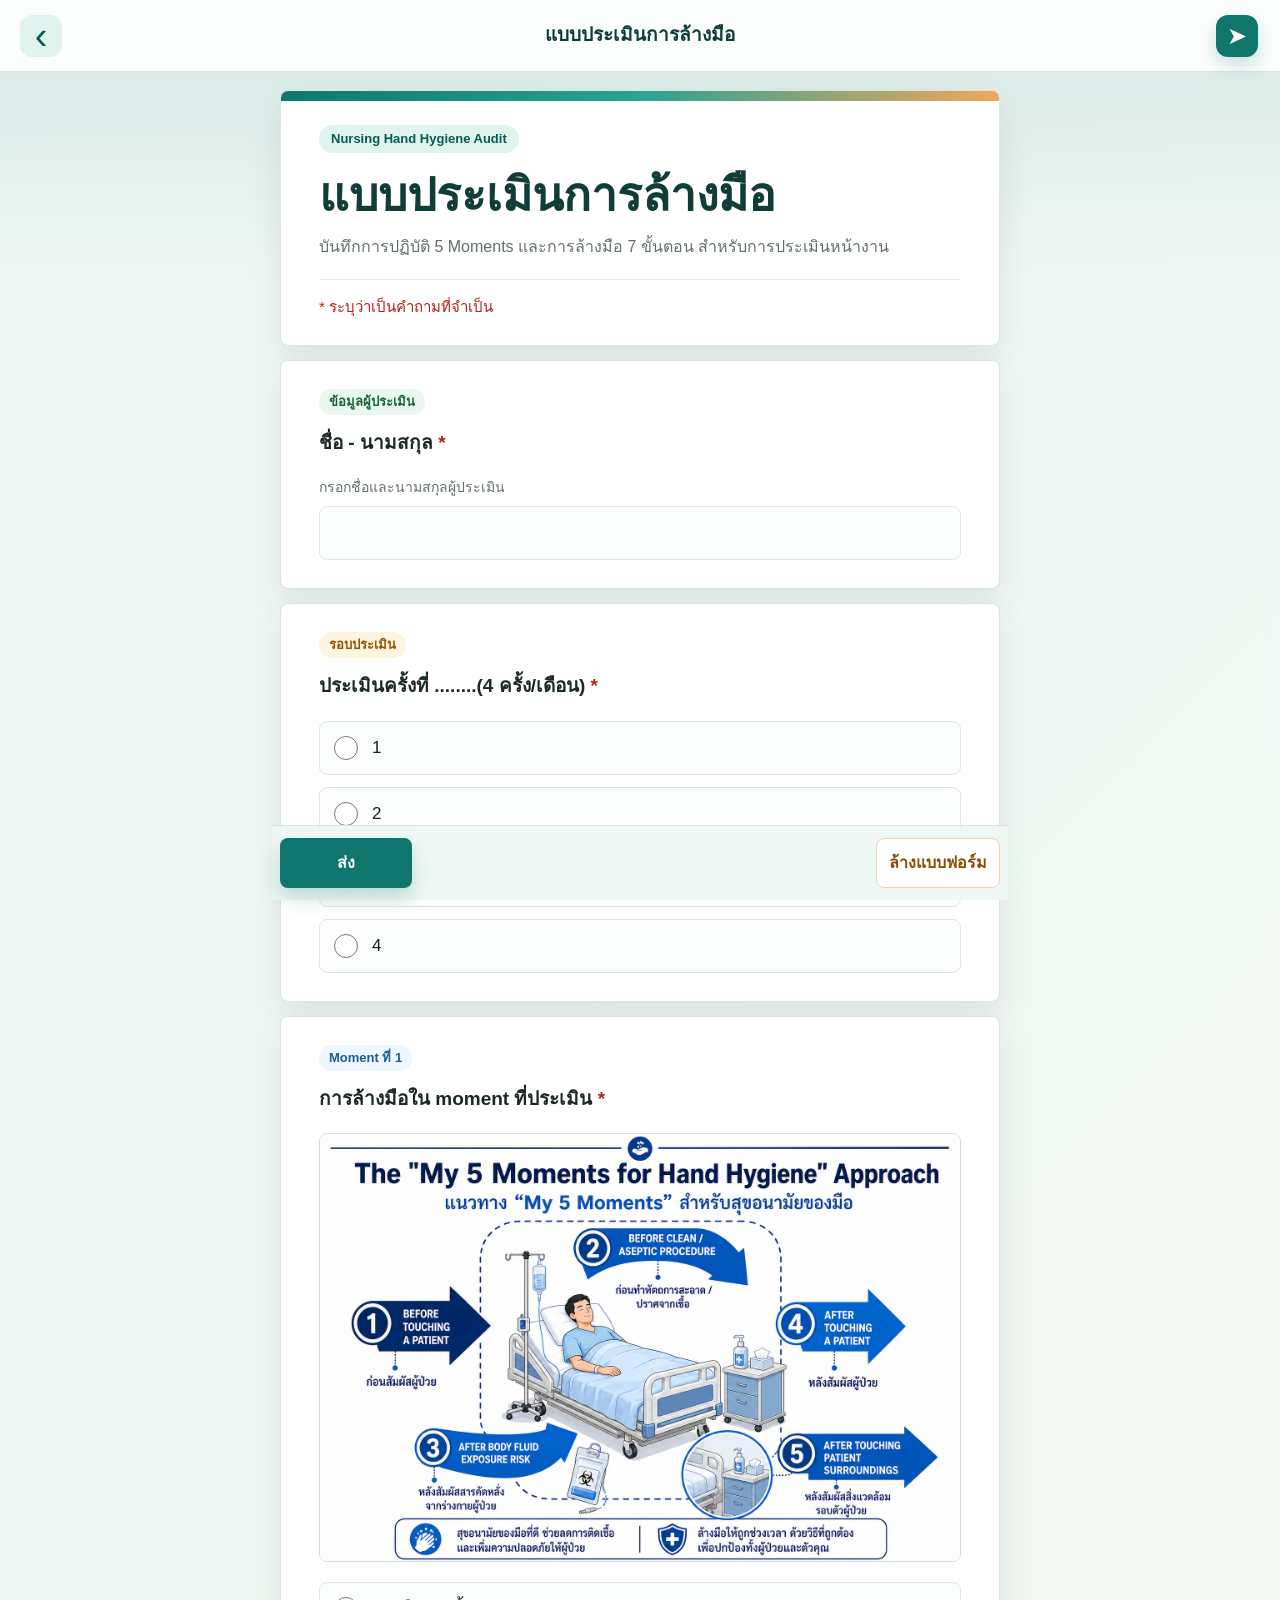
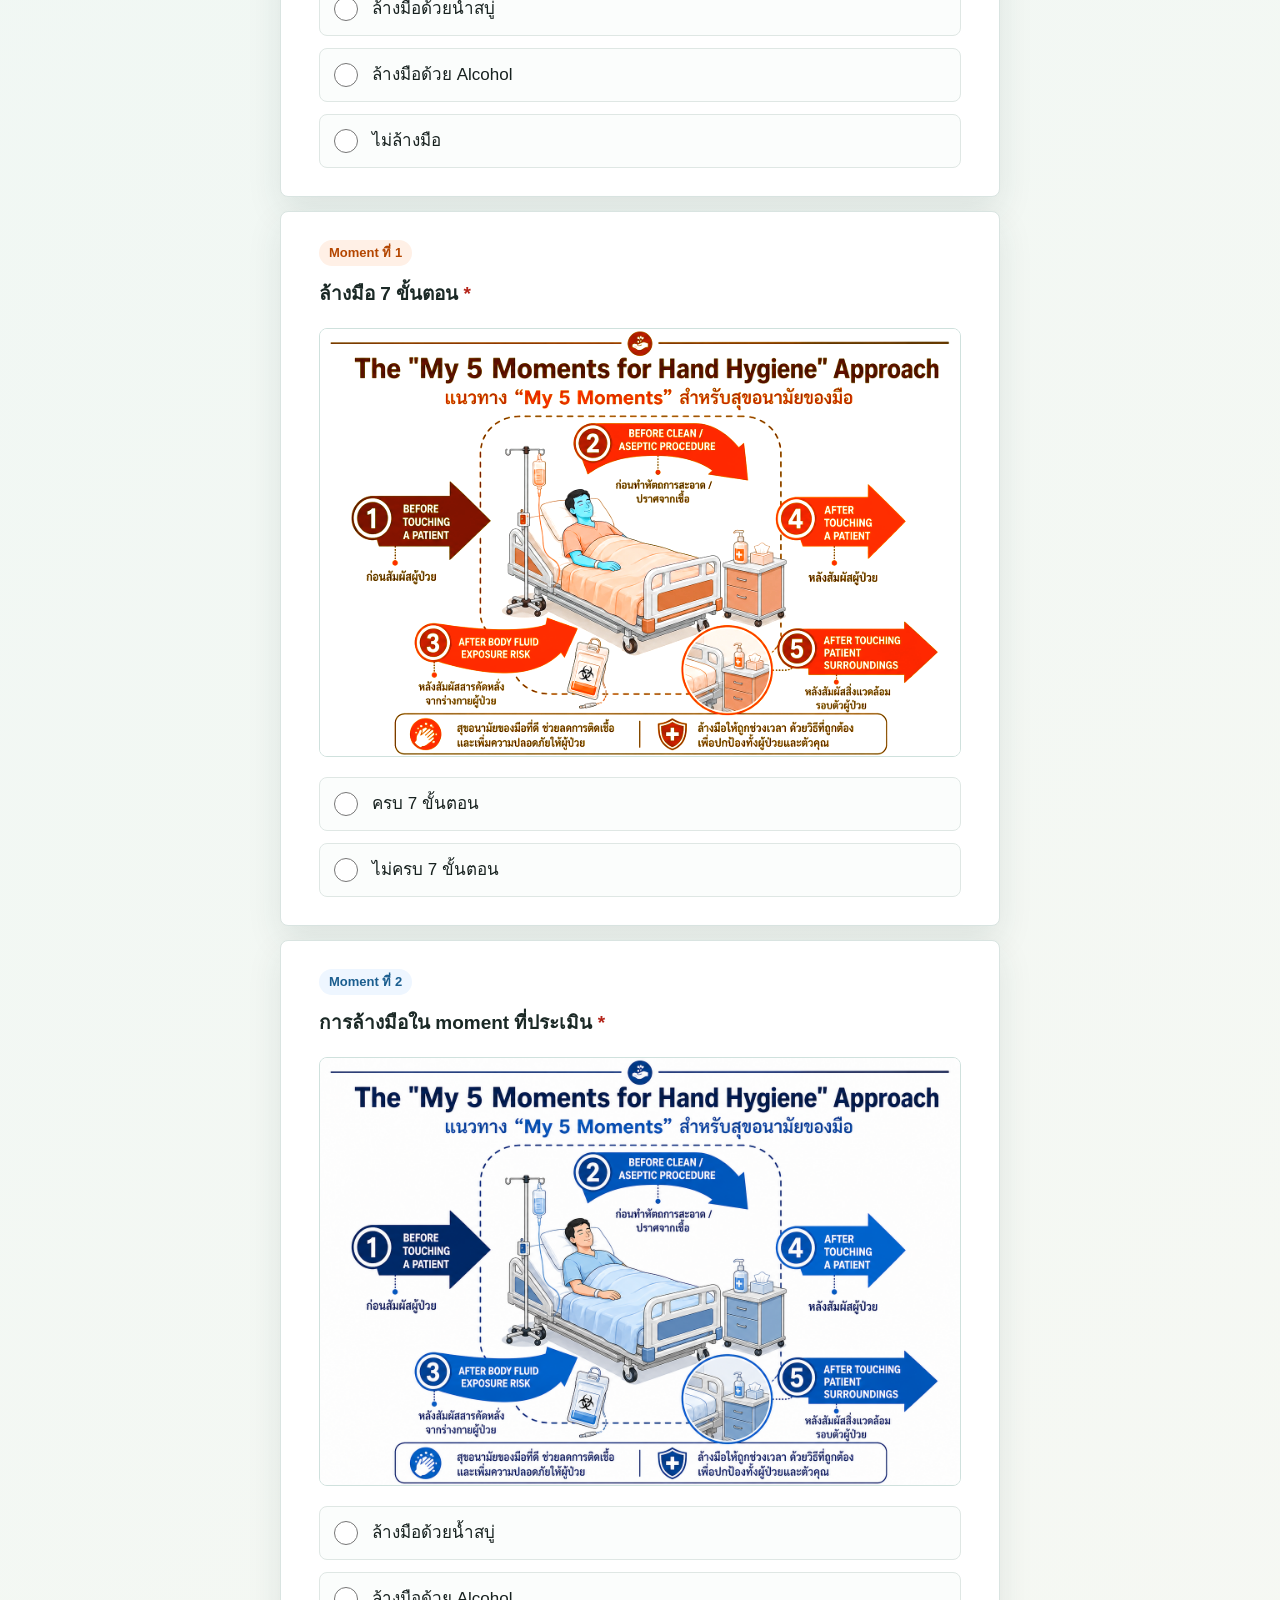
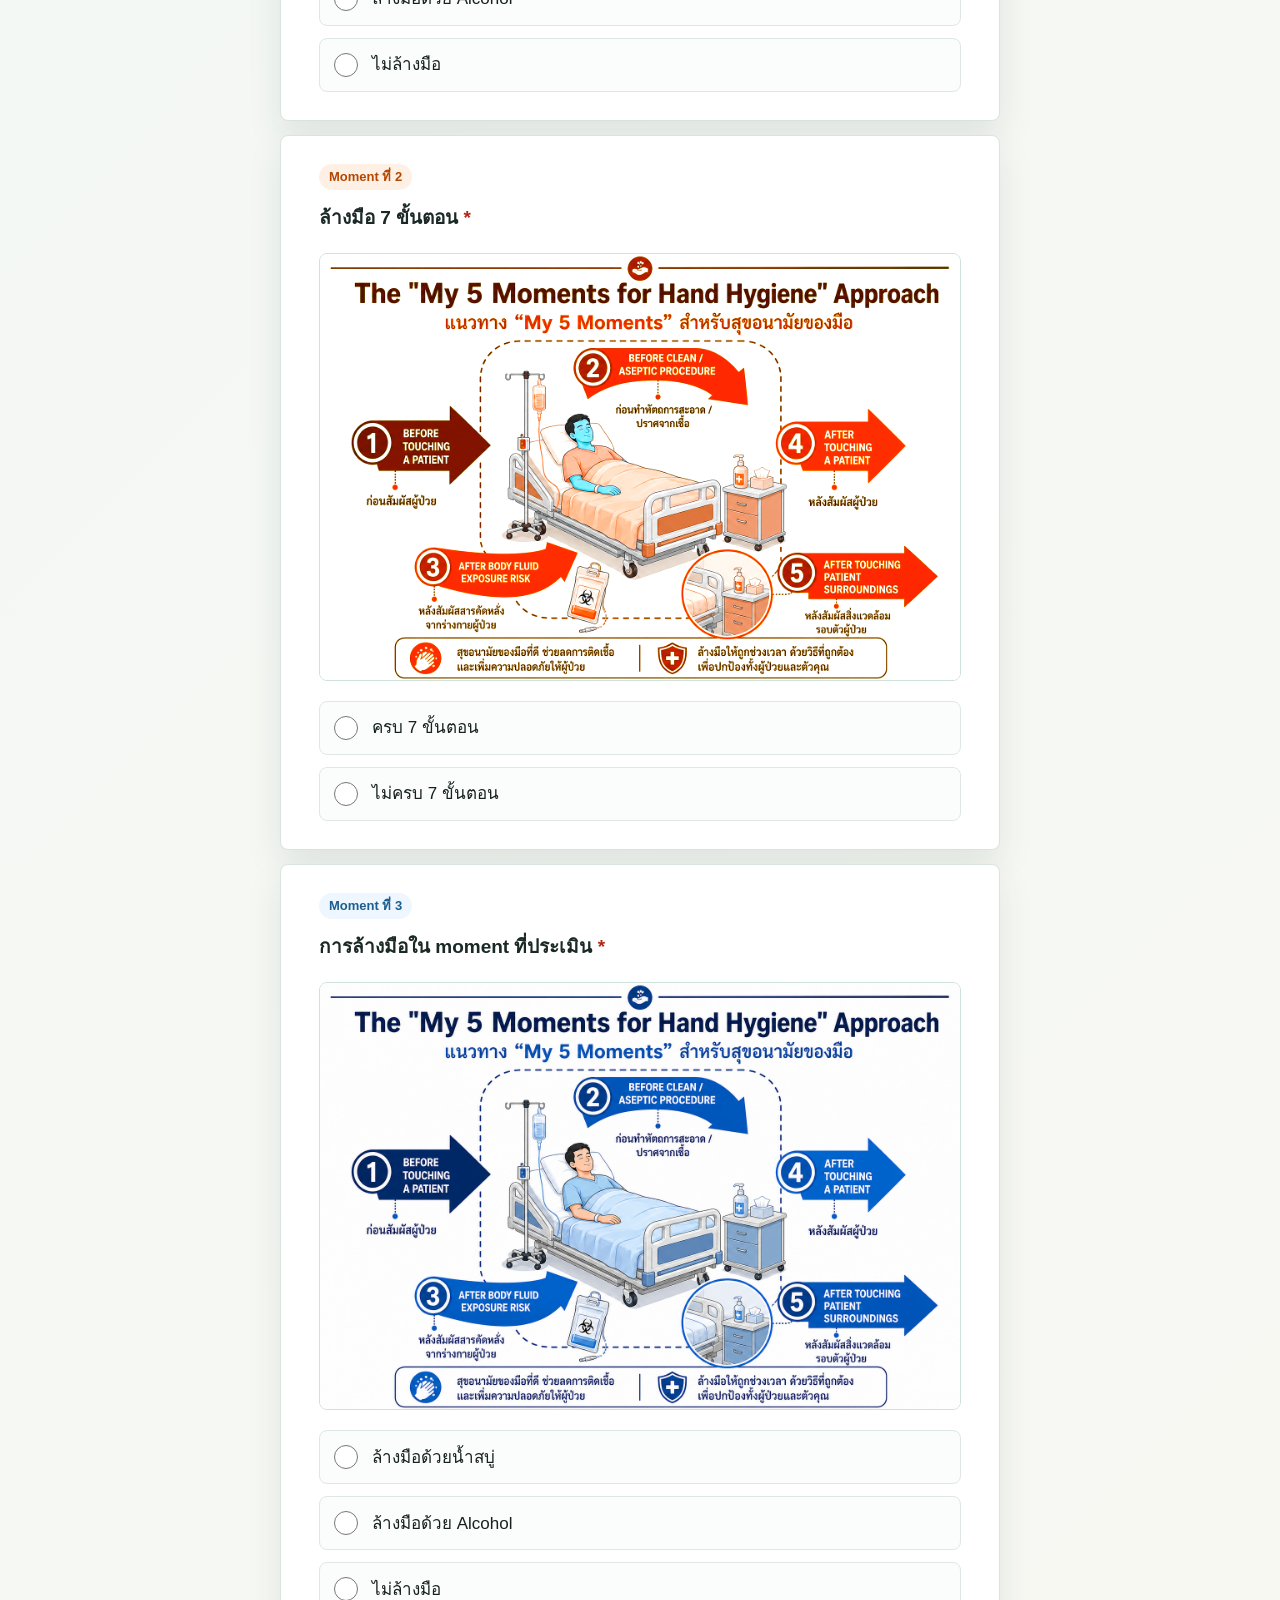
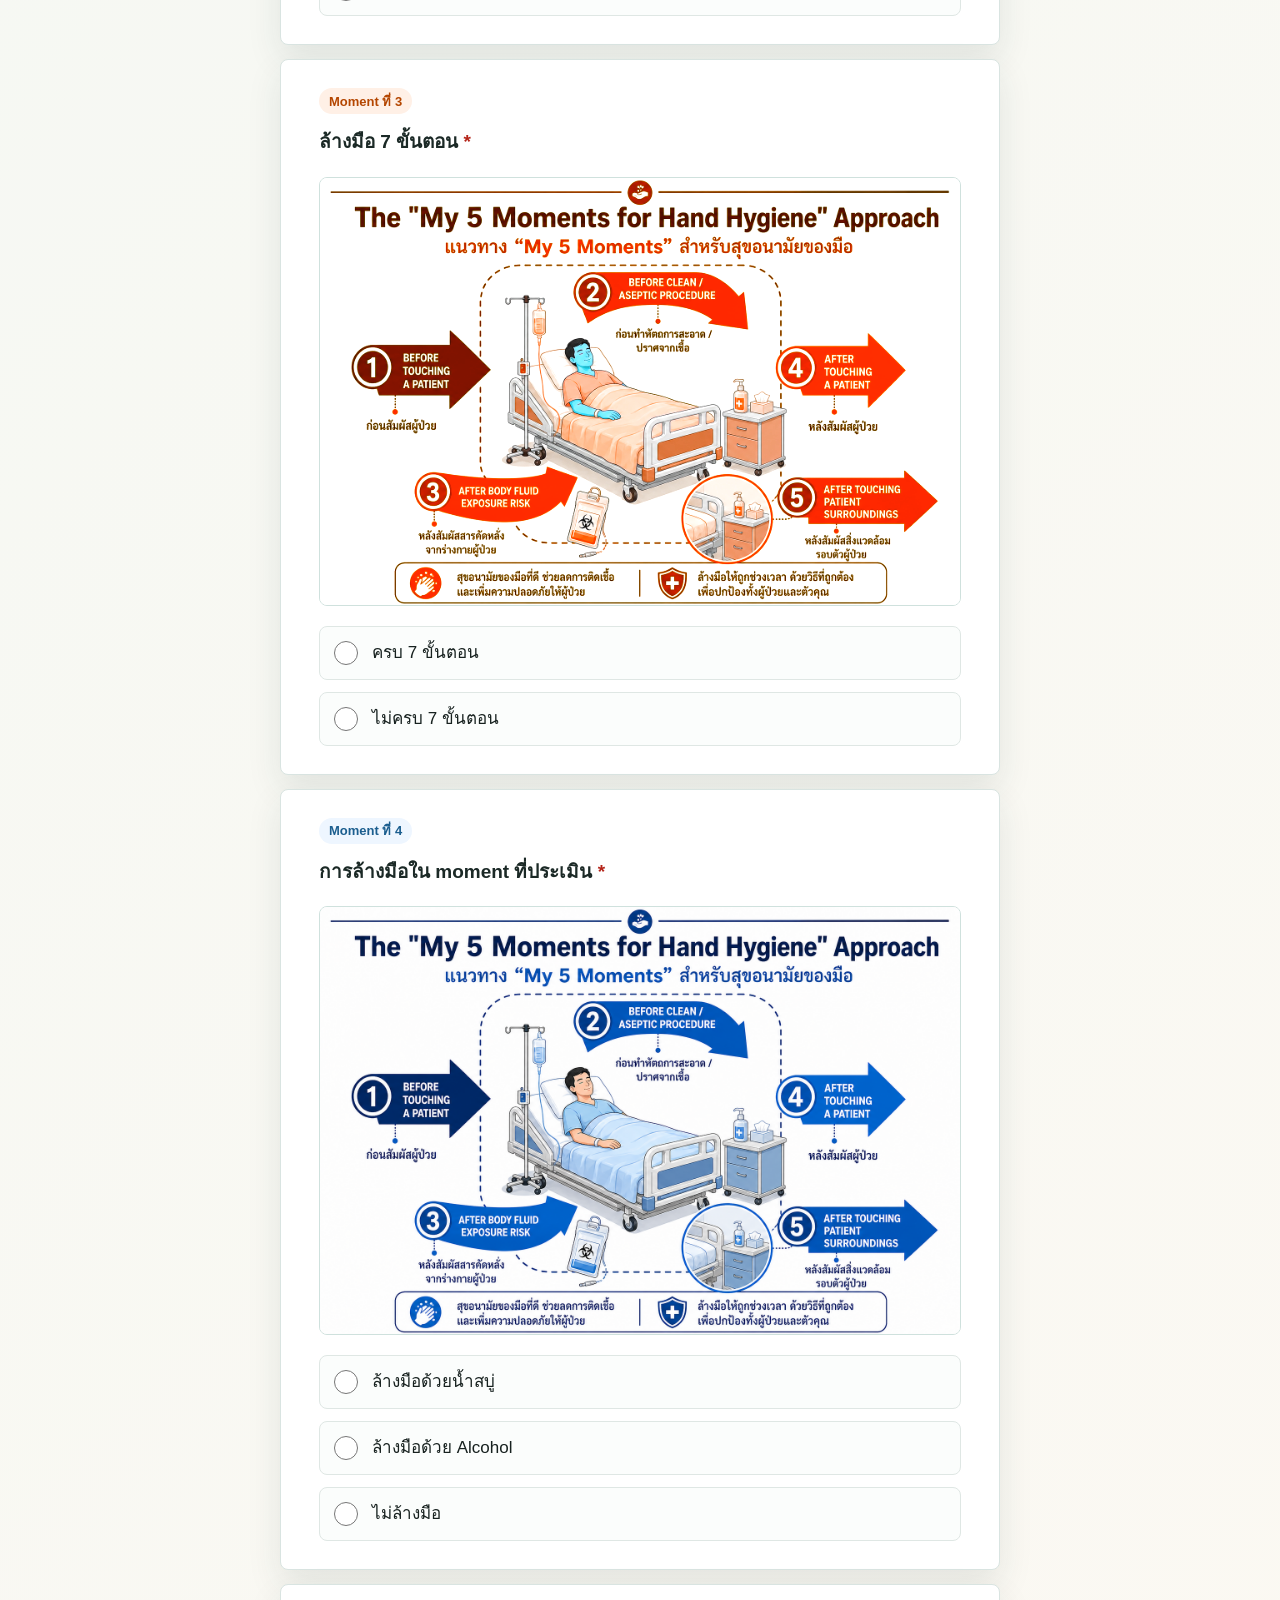
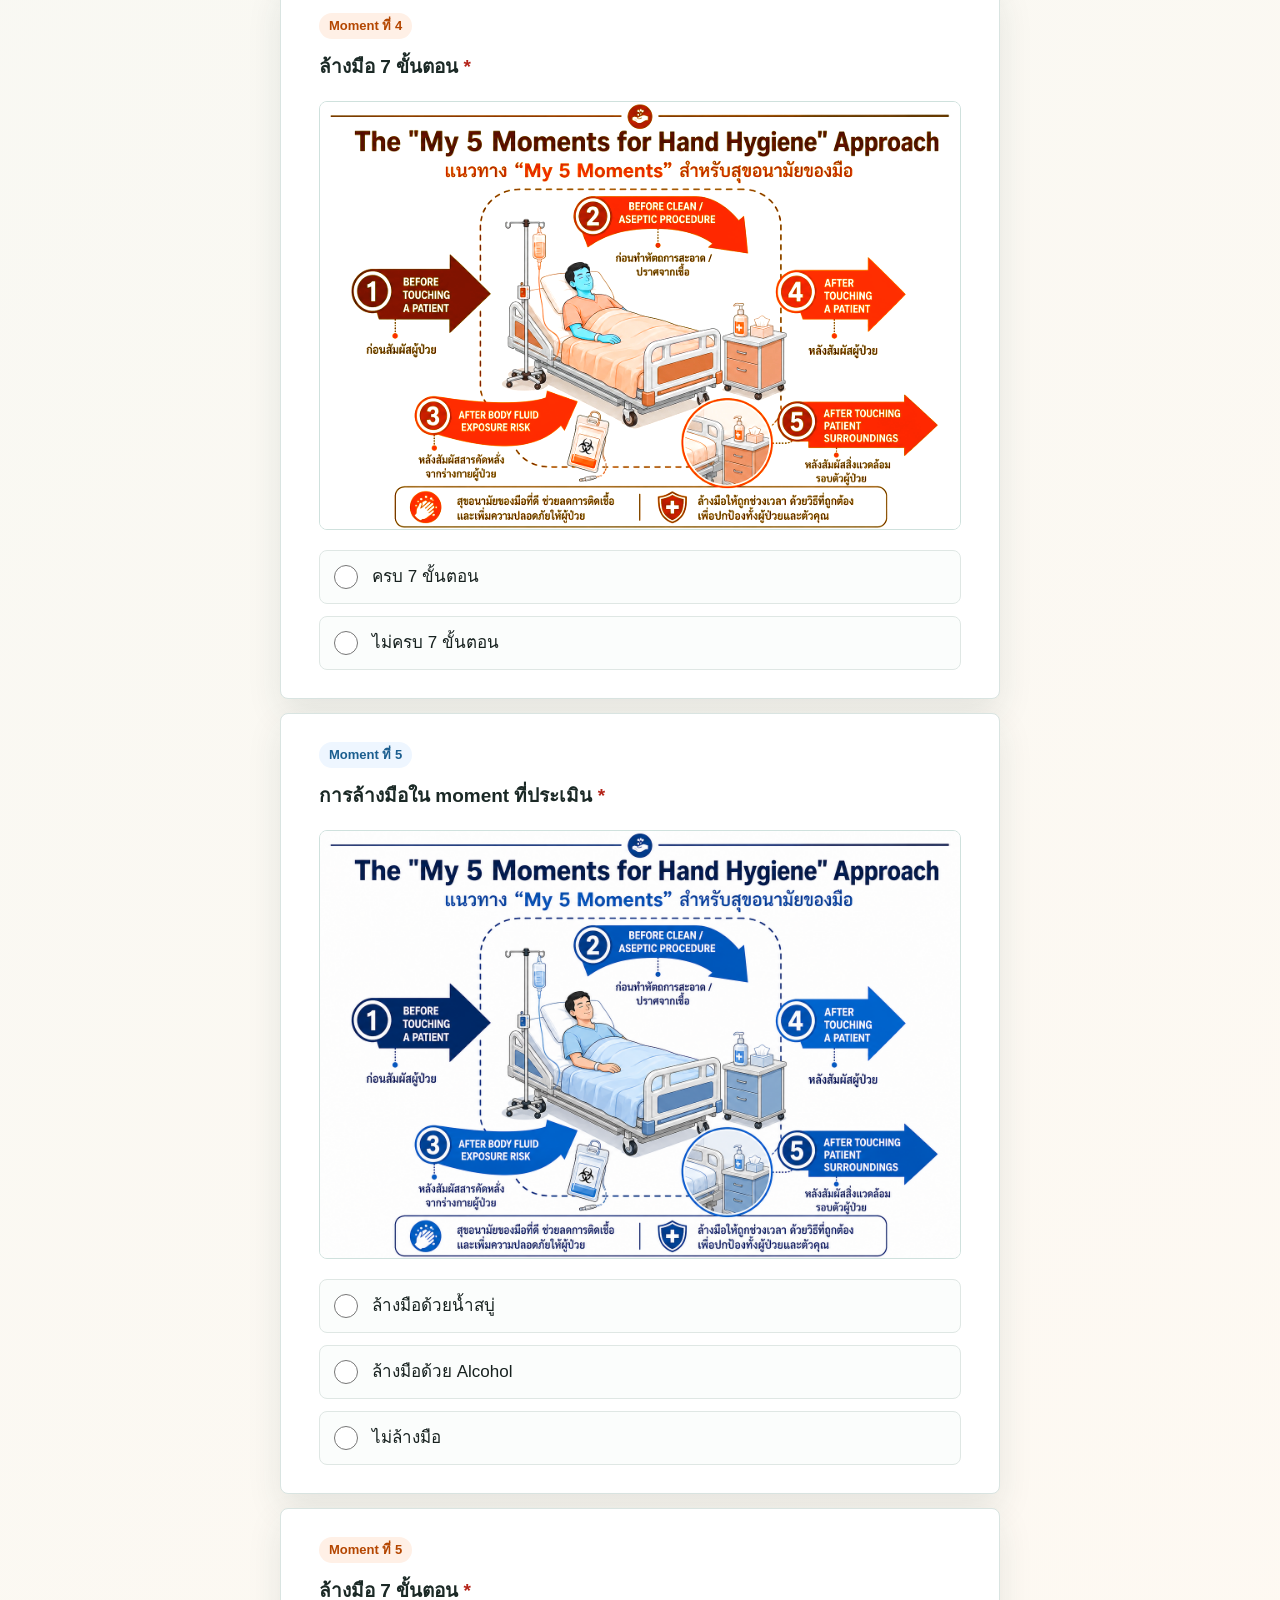
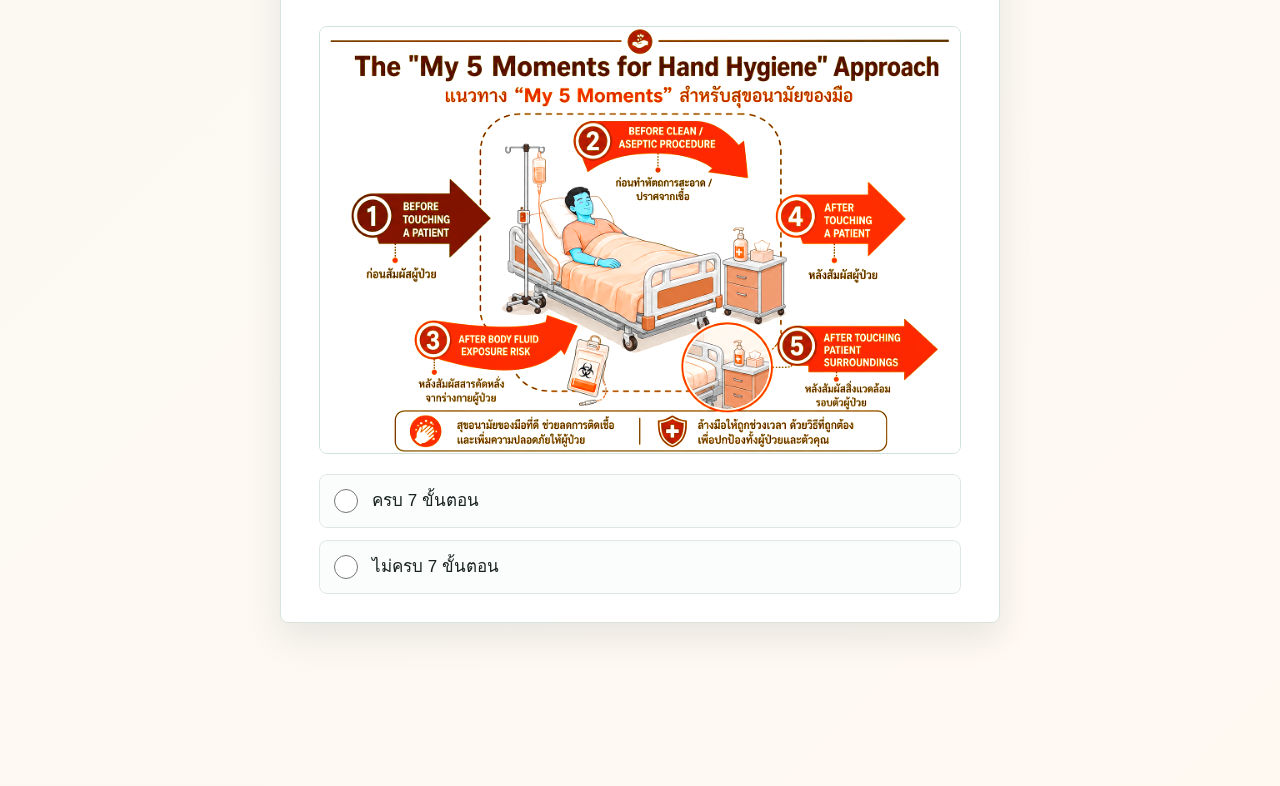
==== form.html @ eda7ce38 "Make staff links the landing page" ====
<!doctype html>
<html lang="th">
  <head>
    <meta charset="UTF-8" />
    <meta name="viewport" content="width=device-width, initial-scale=1.0" />
    <title>แบบประเมินการล้างมือ</title>
    <link rel="stylesheet" href="styles.css" />
  </head>
  <body>
    <main class="form-page">
      <header class="top-bar">
        <button class="icon-button" type="button" aria-label="ย้อนกลับ">
          <span aria-hidden="true">‹</span>
        </button>
        <h1>แบบประเมินการล้างมือ</h1>
        <button class="send-button" type="submit" form="handForm" aria-label="ส่ง">
          <span aria-hidden="true">➤</span>
        </button>
      </header>

      <form class="form-shell" id="handForm" novalidate>
        <section class="form-title">
          <div class="accent"></div>
          <p class="eyebrow">Nursing Hand Hygiene Audit</p>
          <h2>แบบประเมินการล้างมือ</h2>
          <p class="form-subtitle">บันทึกการปฏิบัติ 5 Moments และการล้างมือ 7 ขั้นตอน สำหรับการประเมินหน้างาน</p>
          <p class="required-note">* ระบุว่าเป็นคำถามที่จำเป็น</p>
        </section>

        <section class="question-card name-card" data-required-text="fullName">
          <h3>ชื่อ - นามสกุล <span>*</span></h3>
          <label class="text-field">
            <span>กรอกชื่อและนามสกุลผู้ประเมิน</span>
            <input id="fullName" name="fullName" type="text" autocomplete="name" required />
          </label>
          <p class="autofill-note" id="autofillNote">รับชื่อจากลิงก์แล้ว</p>
          <p class="error-text">กรุณากรอกชื่อ - นามสกุล</p>
        </section>

        <section class="question-card round-card" data-required-group="round">
          <h3>ประเมินครั้งที่ ........(4 ครั้ง/เดือน) <span>*</span></h3>
          <div class="choice-list">
            <label><input type="radio" name="round" value="1" required /> 1</label>
            <label><input type="radio" name="round" value="2" /> 2</label>
            <label><input type="radio" name="round" value="3" /> 3</label>
            <label><input type="radio" name="round" value="4" /> 4</label>
          </div>
          <p class="error-text">กรุณาเลือกครั้งที่ประเมิน</p>
        </section>

        <div id="momentSections"></div>

        <div class="form-actions">
          <button class="submit-button" type="submit">ส่ง</button>
          <button class="reset-button" type="reset">ล้างแบบฟอร์ม</button>
        </div>

        <section class="result-card" id="resultCard" aria-live="polite"></section>
      </form>
    </main>

    <template id="momentTemplate">
      <section class="question-card moment-card">
        <h3></h3>
        <div class="mini-moment-image" aria-hidden="true">
          <img src="five-moments-hand-hygiene.png" alt="" />
        </div>
        <div class="choice-list"></div>
        <p class="error-text"></p>
      </section>
    </template>

    <template id="stepsTemplate">
      <section class="question-card steps-card">
        <h3></h3>
        <div class="steps-graphic" role="img" aria-label="ภาพประกอบ 7 ขั้นตอนล้างมือให้สะอาด">
          <img class="orange-moment-image" src="five-moments-hand-hygiene.png" alt="ภาพโทนส้มสำหรับล้างมือ 7 ขั้นตอน" />
        </div>
        <div class="choice-list"></div>
        <p class="error-text"></p>
      </section>
    </template>

    <script src="script.js"></script>
  </body>
</html>
---- styles.css ----
:root {
  --page: #eef7f4;
  --page-soft: #fff9f2;
  --card: #ffffff;
  --line: #d9e4e1;
  --text: #17211f;
  --muted: #62706c;
  --primary: #0f766e;
  --primary-dark: #0a5953;
  --primary-soft: #dff4ef;
  --accent: #f2a65a;
  --danger: #b42318;
  --danger-soft: #fff1ef;
  --shadow: 0 14px 34px rgba(28, 61, 55, 0.1);
}

* {
  box-sizing: border-box;
}

html {
  min-height: 100%;
  scroll-behavior: smooth;
}

body {
  margin: 0;
  min-height: 100%;
  background:
    linear-gradient(180deg, rgba(15, 118, 110, 0.12), transparent 280px),
    linear-gradient(135deg, var(--page), var(--page-soft));
  color: var(--text);
  font-family: Arial, "Noto Sans Thai", Tahoma, sans-serif;
  line-height: 1.5;
}

button,
input {
  font: inherit;
}

.form-page {
  min-height: 100vh;
  padding-bottom: 28px;
}

.top-bar {
  position: sticky;
  top: 0;
  z-index: 10;
  display: grid;
  grid-template-columns: 44px 1fr 44px;
  align-items: center;
  gap: 10px;
  min-height: 72px;
  padding: 12px 20px;
  border-bottom: 1px solid rgba(217, 228, 225, 0.9);
  background: rgba(255, 255, 255, 0.9);
  backdrop-filter: blur(14px);
}

.top-bar h1 {
  margin: 0;
  overflow: hidden;
  color: #0b3d39;
  font-size: 19px;
  font-weight: 700;
  text-align: center;
  text-overflow: ellipsis;
  white-space: nowrap;
}

.icon-button,
.send-button {
  display: grid;
  place-items: center;
  width: 42px;
  height: 42px;
  border: 0;
  border-radius: 12px;
  cursor: pointer;
}

.icon-button {
  background: var(--primary-soft);
  color: var(--primary-dark);
  font-size: 38px;
  line-height: 1;
}

.send-button {
  background: var(--primary);
  color: white;
  font-size: 24px;
  box-shadow: 0 8px 18px rgba(15, 118, 110, 0.22);
}

.form-shell {
  width: min(100% - 32px, 720px);
  margin: 18px auto 42px;
}

.form-title,
.question-card,
.info-card,
.result-card {
  overflow: hidden;
  margin-bottom: 14px;
  border: 1px solid var(--line);
  border-radius: 8px;
  background: var(--card);
  box-shadow: var(--shadow);
}

.form-title {
  position: relative;
  padding: 34px 38px 26px;
}

.accent {
  position: absolute;
  top: 0;
  left: 0;
  right: 0;
  height: 10px;
  background: linear-gradient(90deg, var(--primary), #29a394, var(--accent));
}

.eyebrow {
  display: inline-flex;
  align-items: center;
  min-height: 28px;
  margin: 0 0 14px;
  padding: 0 12px;
  border-radius: 999px;
  background: var(--primary-soft);
  color: var(--primary-dark);
  font-size: 13px;
  font-weight: 700;
}

.form-title h2 {
  margin: 0 0 12px;
  color: #113d39;
  font-size: clamp(31px, 6vw, 46px);
  line-height: 1.22;
  font-weight: 700;
}

.form-subtitle {
  margin: 0 0 20px;
  color: var(--muted);
  font-size: 16px;
}

.required-note {
  margin: 0;
  padding-top: 16px;
  border-top: 1px solid #e8eeec;
  color: var(--danger);
  font-size: 15px;
}

.question-card,
.info-card,
.result-card {
  position: relative;
  padding: 28px 38px;
}

.question-card::before {
  content: attr(data-kicker);
  display: inline-flex;
  align-items: center;
  min-height: 26px;
  margin-bottom: 14px;
  padding: 0 10px;
  border-radius: 999px;
  background: #eef6ff;
  color: #1b5e8f;
  font-size: 13px;
  font-weight: 700;
}

.round-card::before {
  content: "รอบประเมิน";
  background: #fff4df;
  color: #925300;
}

.name-card::before {
  content: "ข้อมูลผู้ประเมิน";
  background: #e9f7ef;
  color: #17643b;
}

.steps-card::before {
  background: #fff0e6;
  color: #b44600;
}

.question-card h3,
.info-card h3 {
  margin: 0 0 20px;
  color: #1b2926;
  font-size: 19px;
  font-weight: 700;
}

.question-card h3 span {
  color: var(--danger);
}

.choice-list {
  display: grid;
  gap: 12px;
}

.choice-list label {
  display: flex;
  align-items: center;
  gap: 14px;
  min-height: 54px;
  padding: 12px 14px;
  border: 1px solid #dfe7e4;
  border-radius: 8px;
  background: #fbfdfc;
  cursor: pointer;
  font-size: 17px;
  transition:
    border-color 160ms ease,
    background 160ms ease,
    box-shadow 160ms ease,
    transform 160ms ease;
}

.choice-list label:hover {
  border-color: #9fcfca;
  background: #f5fbfa;
}

.choice-list label:has(input:checked) {
  border-color: var(--primary);
  background: var(--primary-soft);
  box-shadow: 0 0 0 3px rgba(15, 118, 110, 0.14);
}

.choice-list input[type="radio"] {
  width: 24px;
  height: 24px;
  flex: 0 0 auto;
  margin: 0;
  accent-color: var(--primary);
}

.text-field {
  display: grid;
  gap: 8px;
  color: var(--muted);
  font-size: 14px;
}

.text-field input {
  width: 100%;
  min-height: 54px;
  padding: 0 14px;
  border: 1px solid #dfe7e4;
  border-radius: 8px;
  background: #fbfdfc;
  color: var(--text);
  font-size: 17px;
  outline: none;
  transition:
    border-color 160ms ease,
    box-shadow 160ms ease,
    background 160ms ease;
}

.text-field input:focus {
  border-color: var(--primary);
  background: #ffffff;
  box-shadow: 0 0 0 3px rgba(15, 118, 110, 0.14);
}

.text-field input[readonly] {
  border-color: #a7d8ce;
  background: #edf8f5;
  color: var(--primary-dark);
  font-weight: 700;
}

.autofill-note {
  display: none;
  margin: 10px 0 0;
  color: var(--primary-dark);
  font-size: 14px;
  font-weight: 700;
}

.autofill-note.show {
  display: block;
}

.error-text {
  display: none;
  margin: 16px 0 0;
  padding: 10px 12px;
  border-radius: 8px;
  background: var(--danger-soft);
  color: var(--danger);
  font-size: 14px;
}

.question-card.invalid {
  border-color: #f2a29b;
  box-shadow: 0 0 0 3px rgba(180, 35, 24, 0.1), var(--shadow);
}

.question-card.invalid .error-text {
  display: block;
}

.moment-graphic,
.mini-moment-image,
.steps-graphic {
  position: relative;
  overflow: hidden;
  border: 1px solid #cfe1dd;
  border-radius: 8px;
  background: #f8fbff;
}

.moment-graphic {
  margin-bottom: 4px;
  background: #ffffff;
}

.mini-moment-image {
  margin-bottom: 20px;
  background: #ffffff;
}

.steps-graphic {
  margin-bottom: 20px;
  background: #ffffff;
}

.steps-graphic img {
  display: block;
  width: 100%;
  height: auto;
}

.steps-graphic .orange-moment-image {
  filter: hue-rotate(165deg) saturate(1.7) brightness(1.05);
}

.moment-graphic img,
.mini-moment-image img {
  display: block;
  width: 100%;
  height: auto;
}

.form-actions {
  position: sticky;
  bottom: 0;
  z-index: 8;
  display: flex;
  align-items: center;
  justify-content: space-between;
  gap: 16px;
  margin: 18px -8px 20px;
  padding: 12px 8px;
  border-top: 1px solid rgba(217, 228, 225, 0.9);
  background: rgba(238, 247, 244, 0.88);
  backdrop-filter: blur(12px);
}

.submit-button,
.reset-button {
  min-height: 50px;
  border: 0;
  border-radius: 8px;
  cursor: pointer;
  font-weight: 700;
}

.submit-button {
  min-width: 132px;
  padding: 0 28px;
  background: var(--primary);
  color: white;
  box-shadow: 0 10px 20px rgba(15, 118, 110, 0.24);
}

.submit-button:hover,
.send-button:hover {
  background: var(--primary-dark);
}

.reset-button {
  padding: 0 12px;
  background: #ffffff;
  color: #8a4b00;
  border: 1px solid #f1cfaa;
}

.result-card {
  display: none;
  border-color: #91d2bf;
  background: #f2fbf6;
}

.result-card.show {
  display: block;
}

.result-card h3 {
  margin: 0 0 8px;
  color: var(--primary-dark);
  font-size: 20px;
}

.result-card p {
  margin: 6px 0;
}

@media (max-width: 640px) {
  .top-bar {
    min-height: 66px;
    padding: 10px 12px;
  }

  .top-bar h1 {
    font-size: 17px;
  }

  .form-shell {
    width: calc(100% - 22px);
    margin-top: 12px;
  }

  .form-title,
  .question-card,
  .info-card,
  .result-card {
    padding: 22px 20px;
  }

  .form-title h2 {
    font-size: 32px;
  }

  .form-subtitle {
    font-size: 15px;
  }

  .choice-list label {
    min-height: 56px;
    font-size: 16px;
  }

  .steps-graphic {
    margin-bottom: 18px;
  }
}
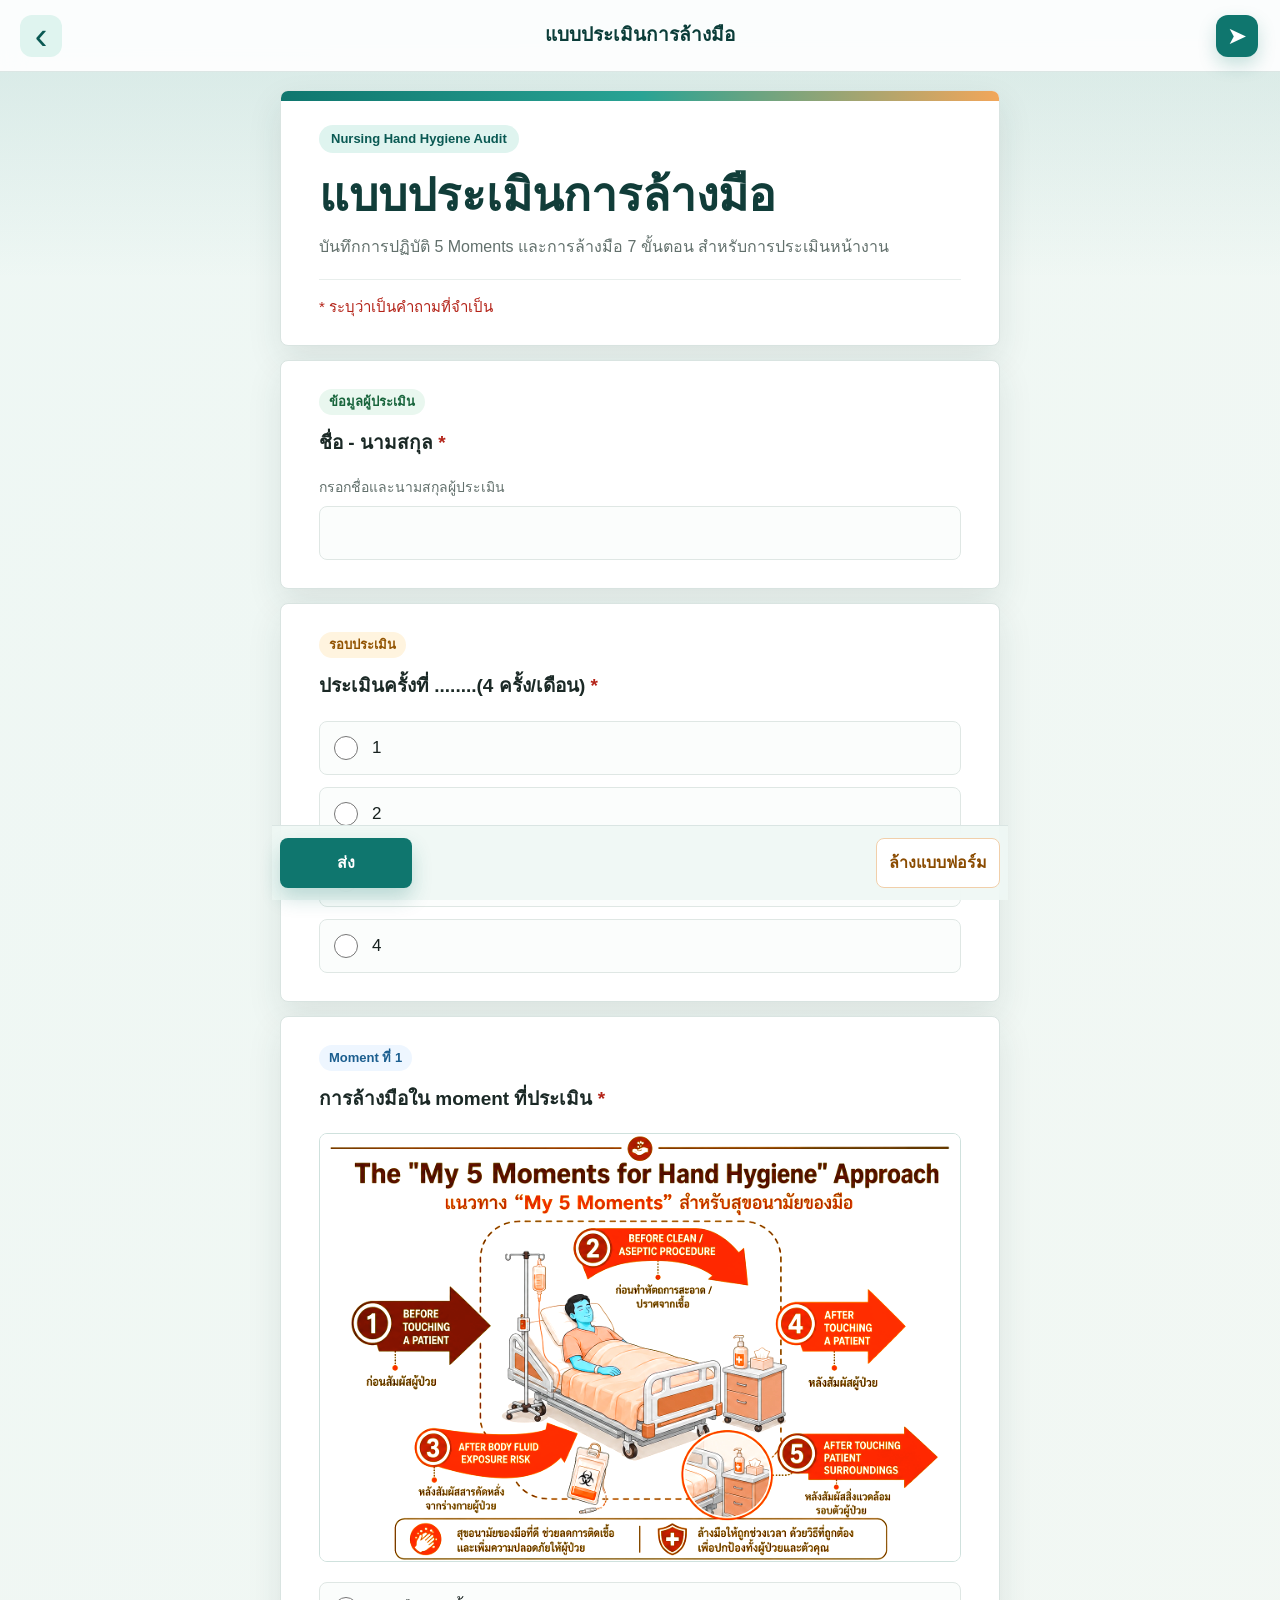
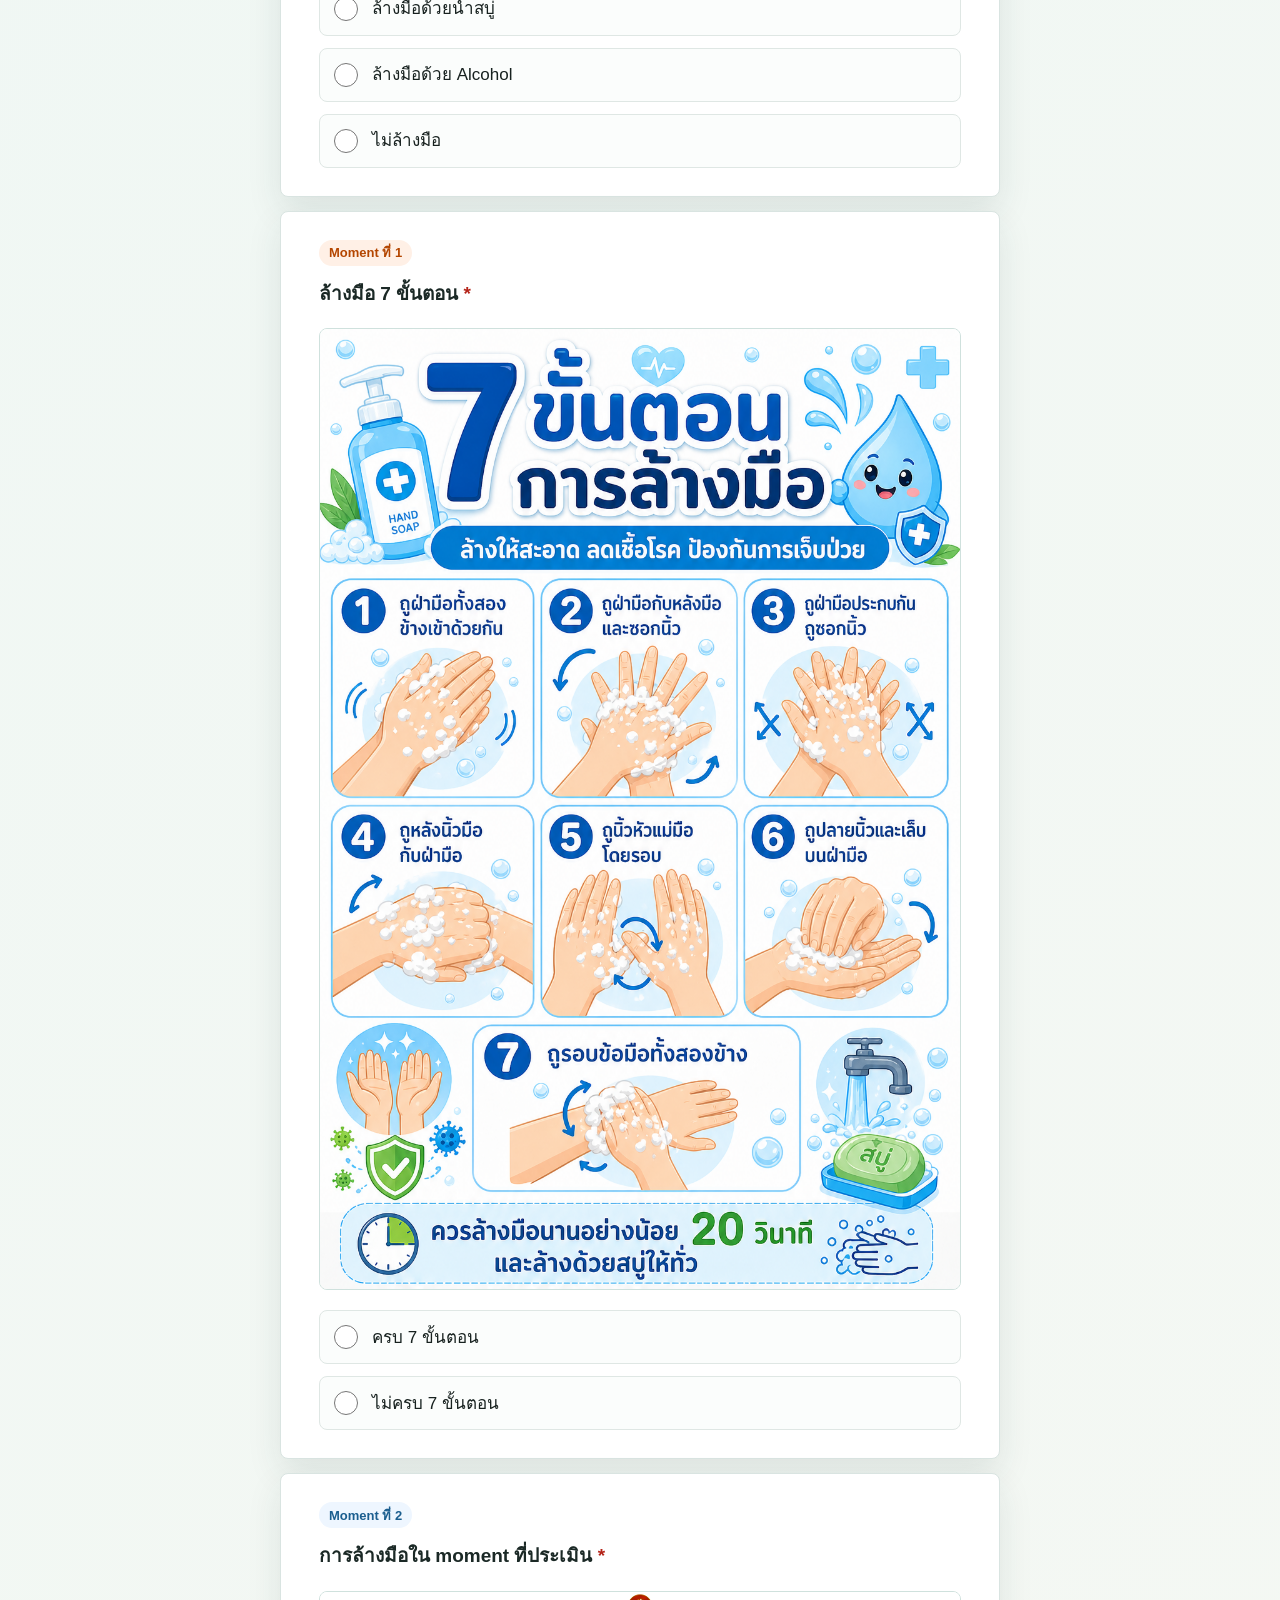
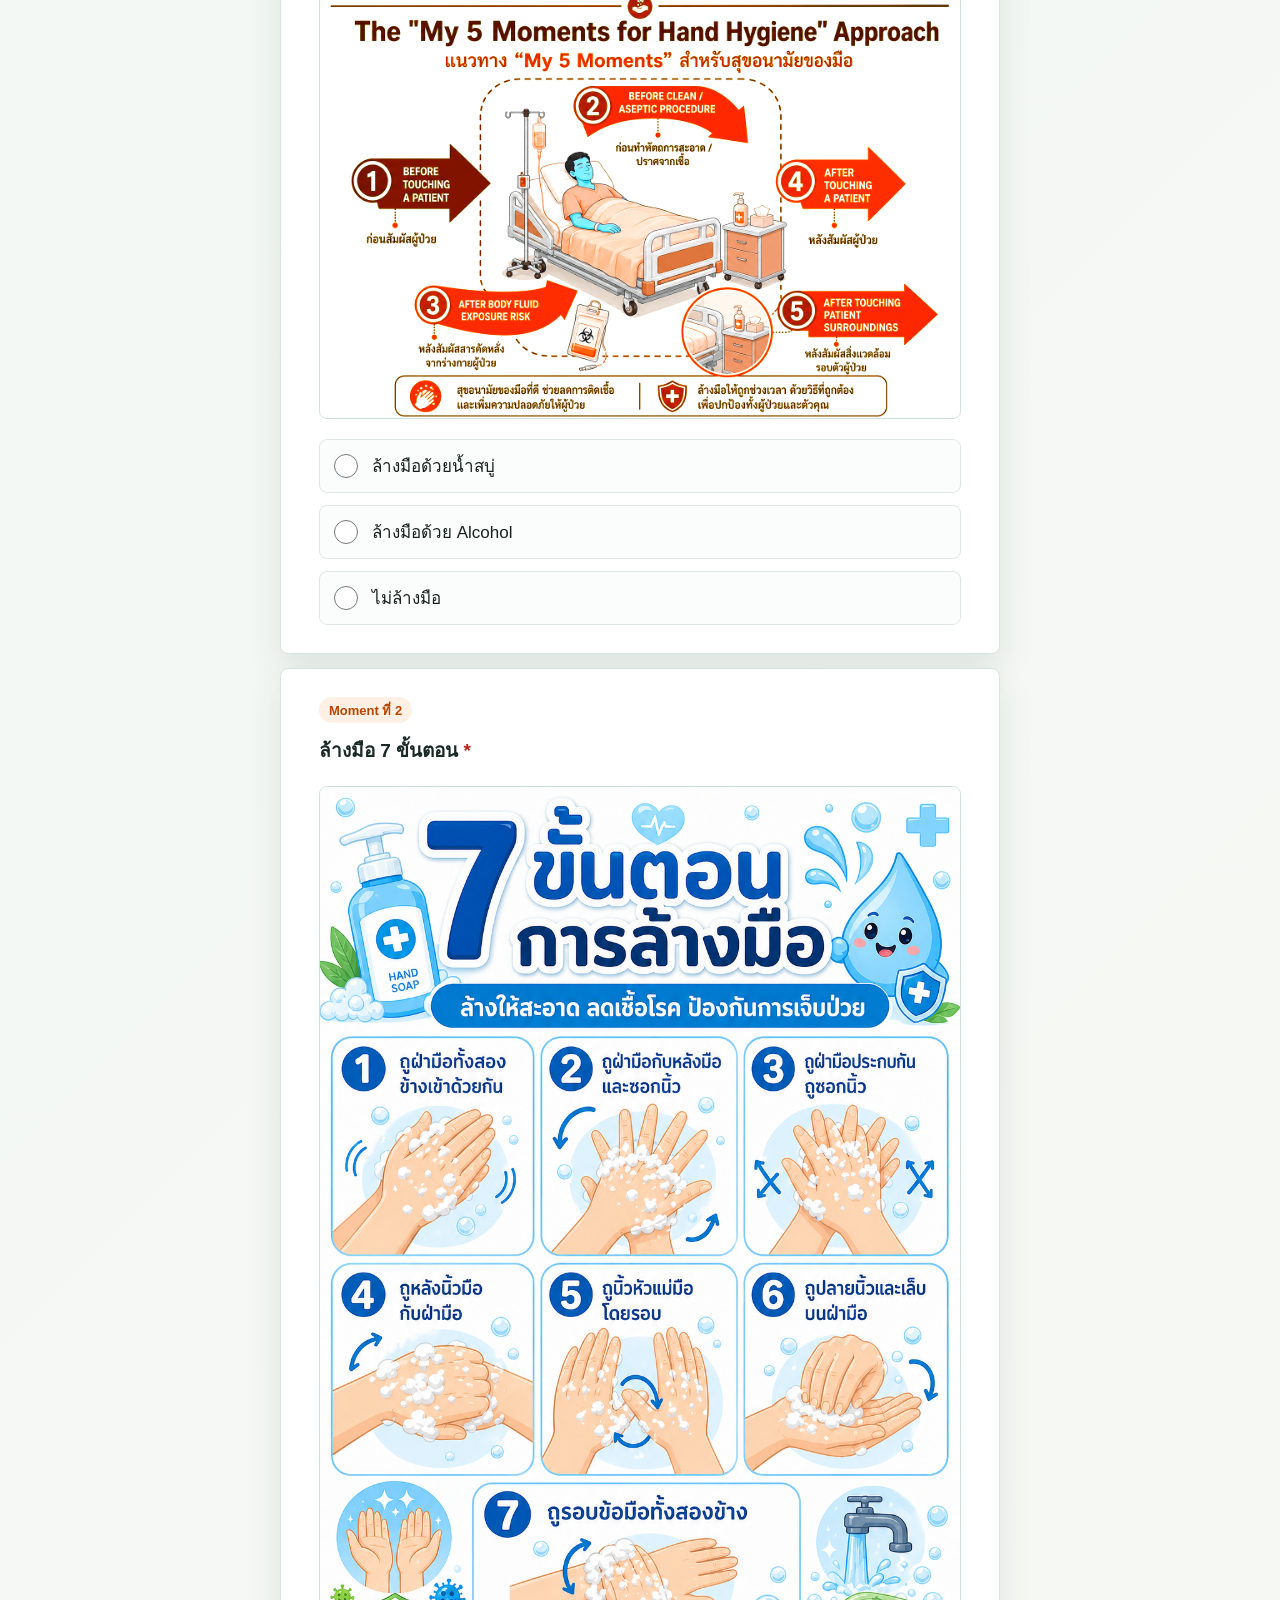
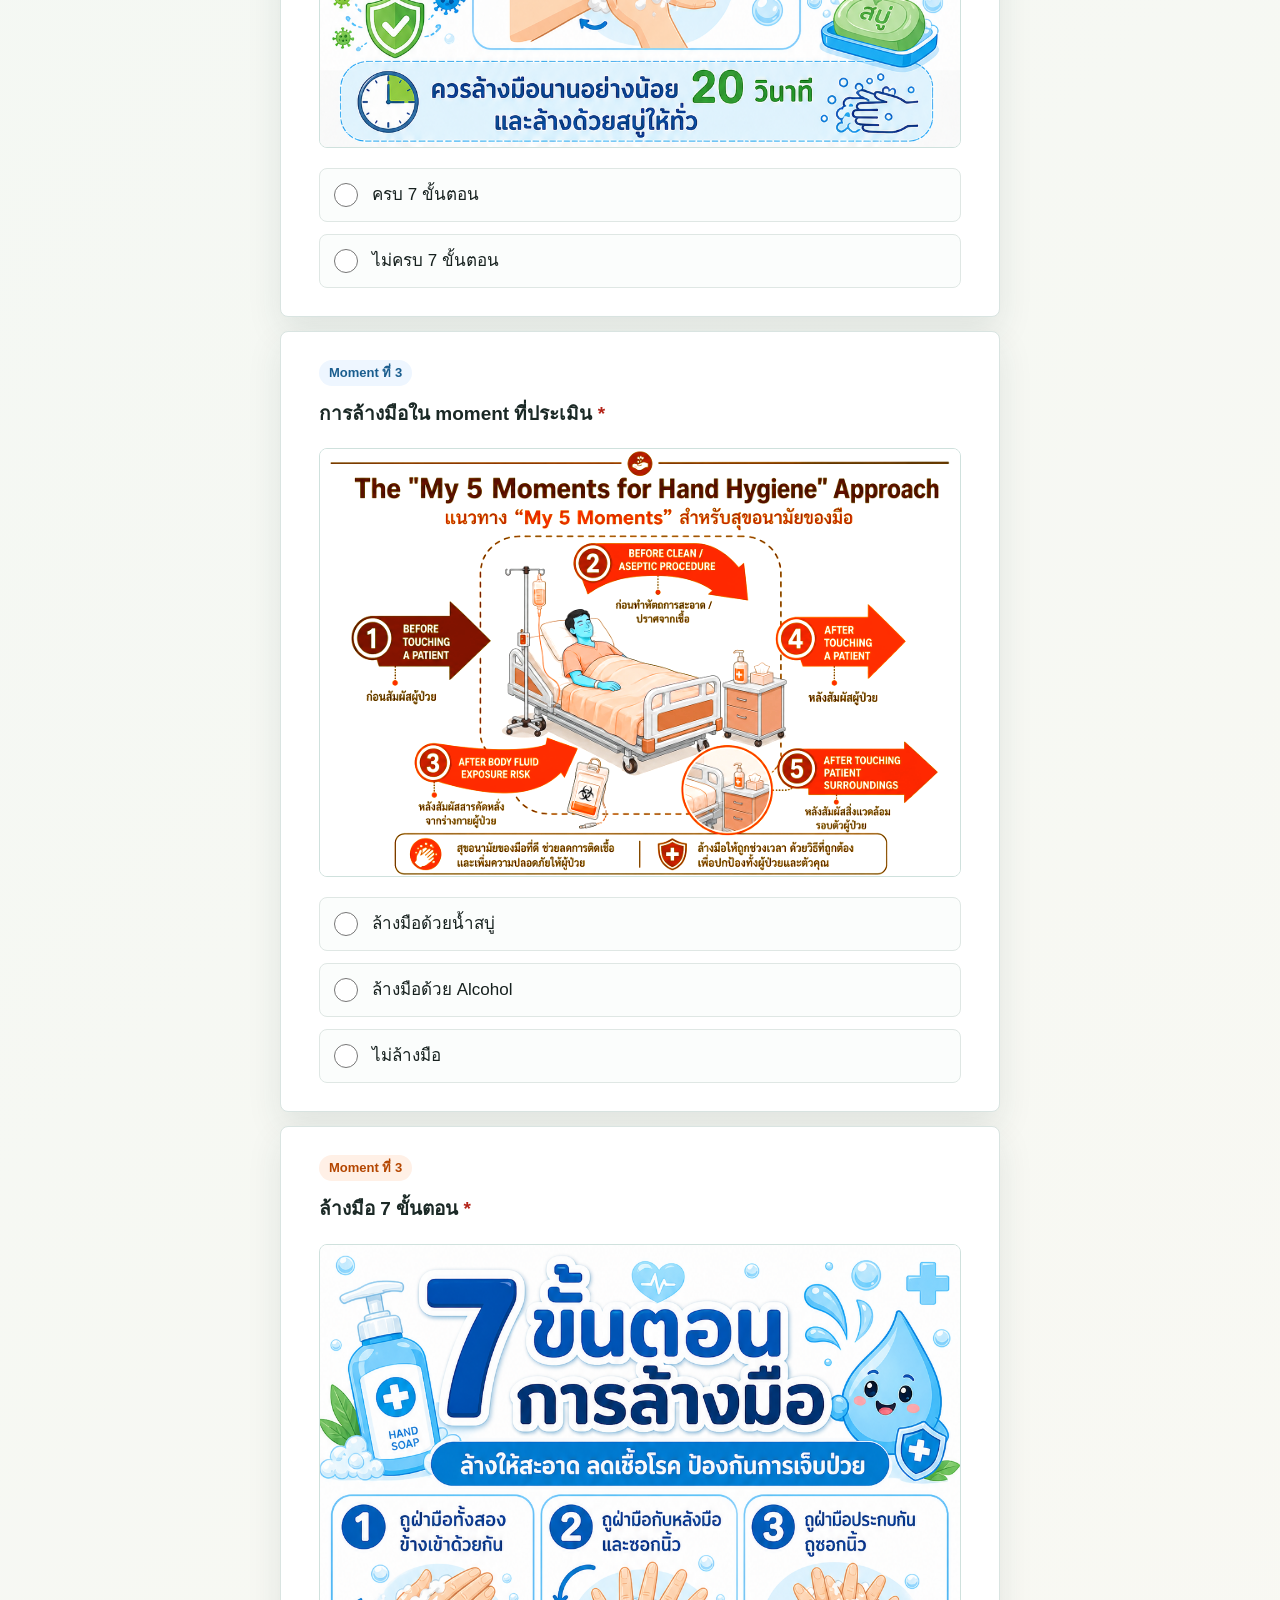
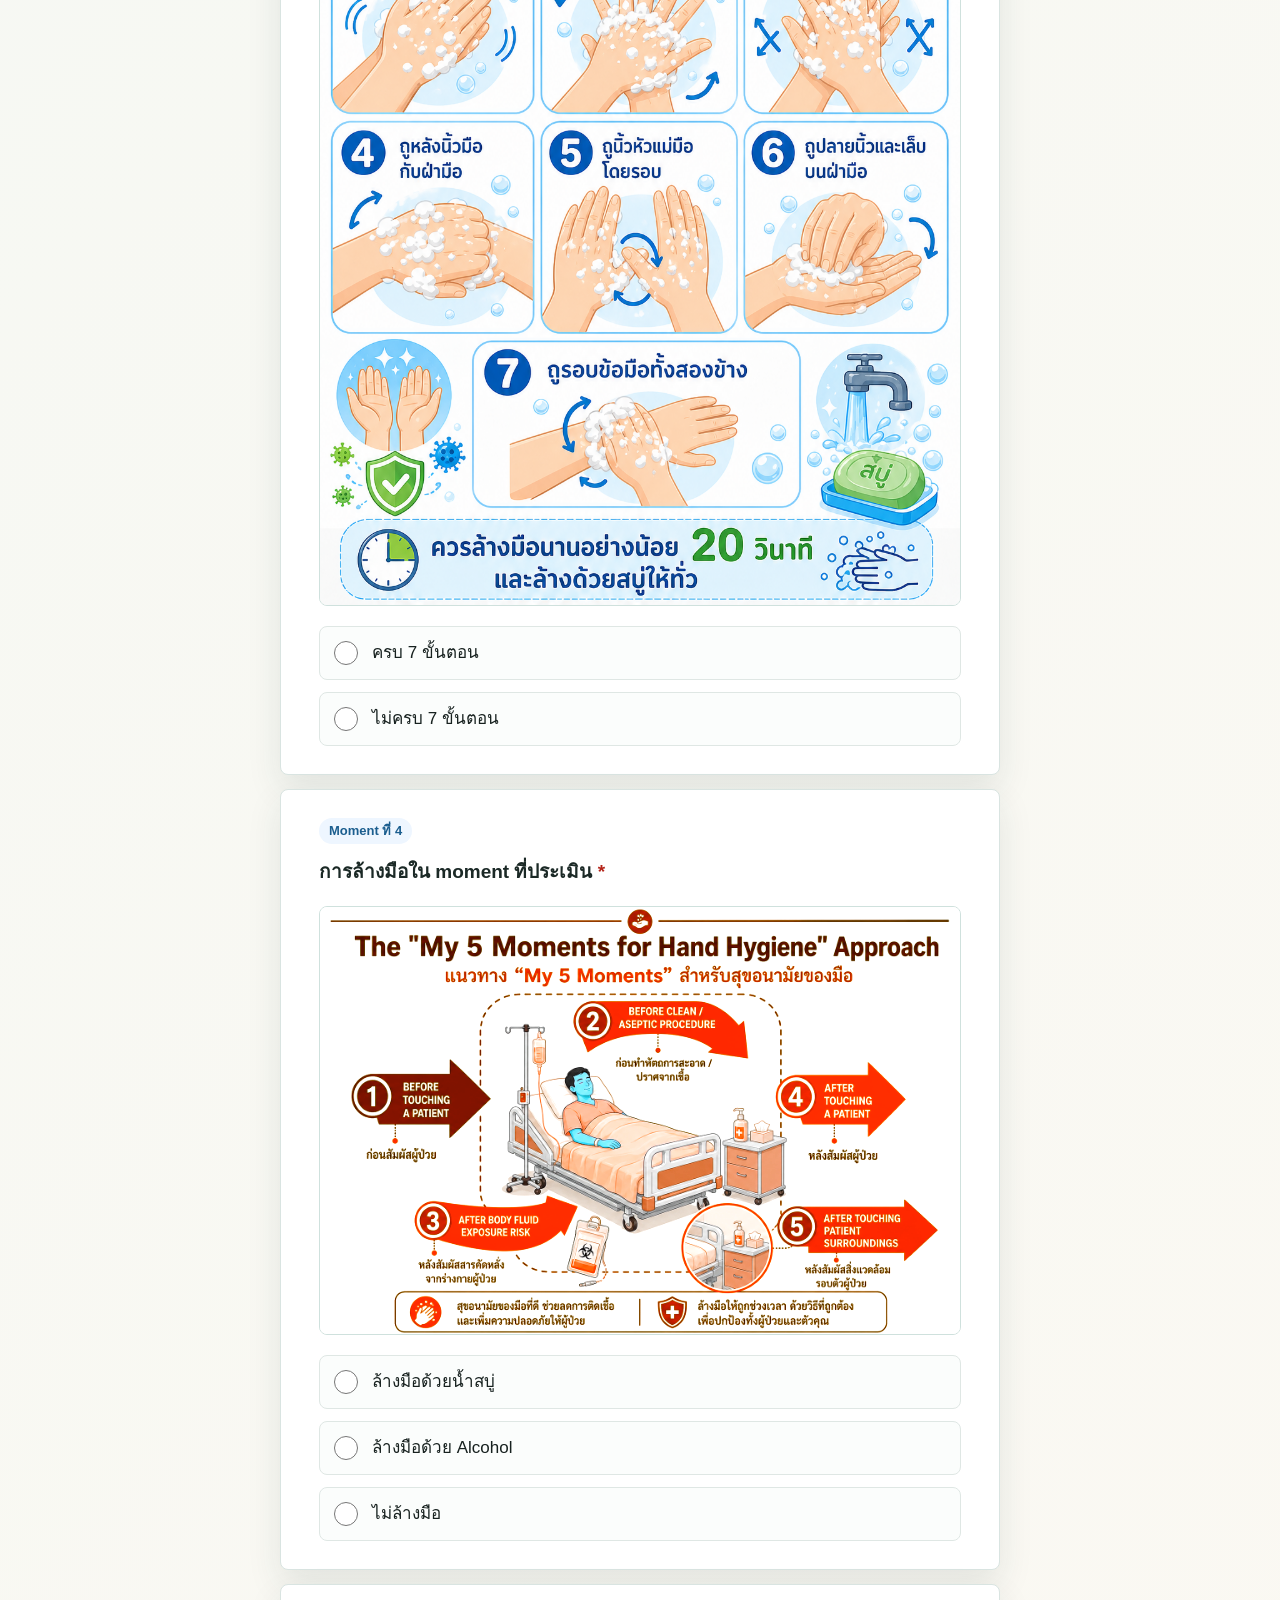
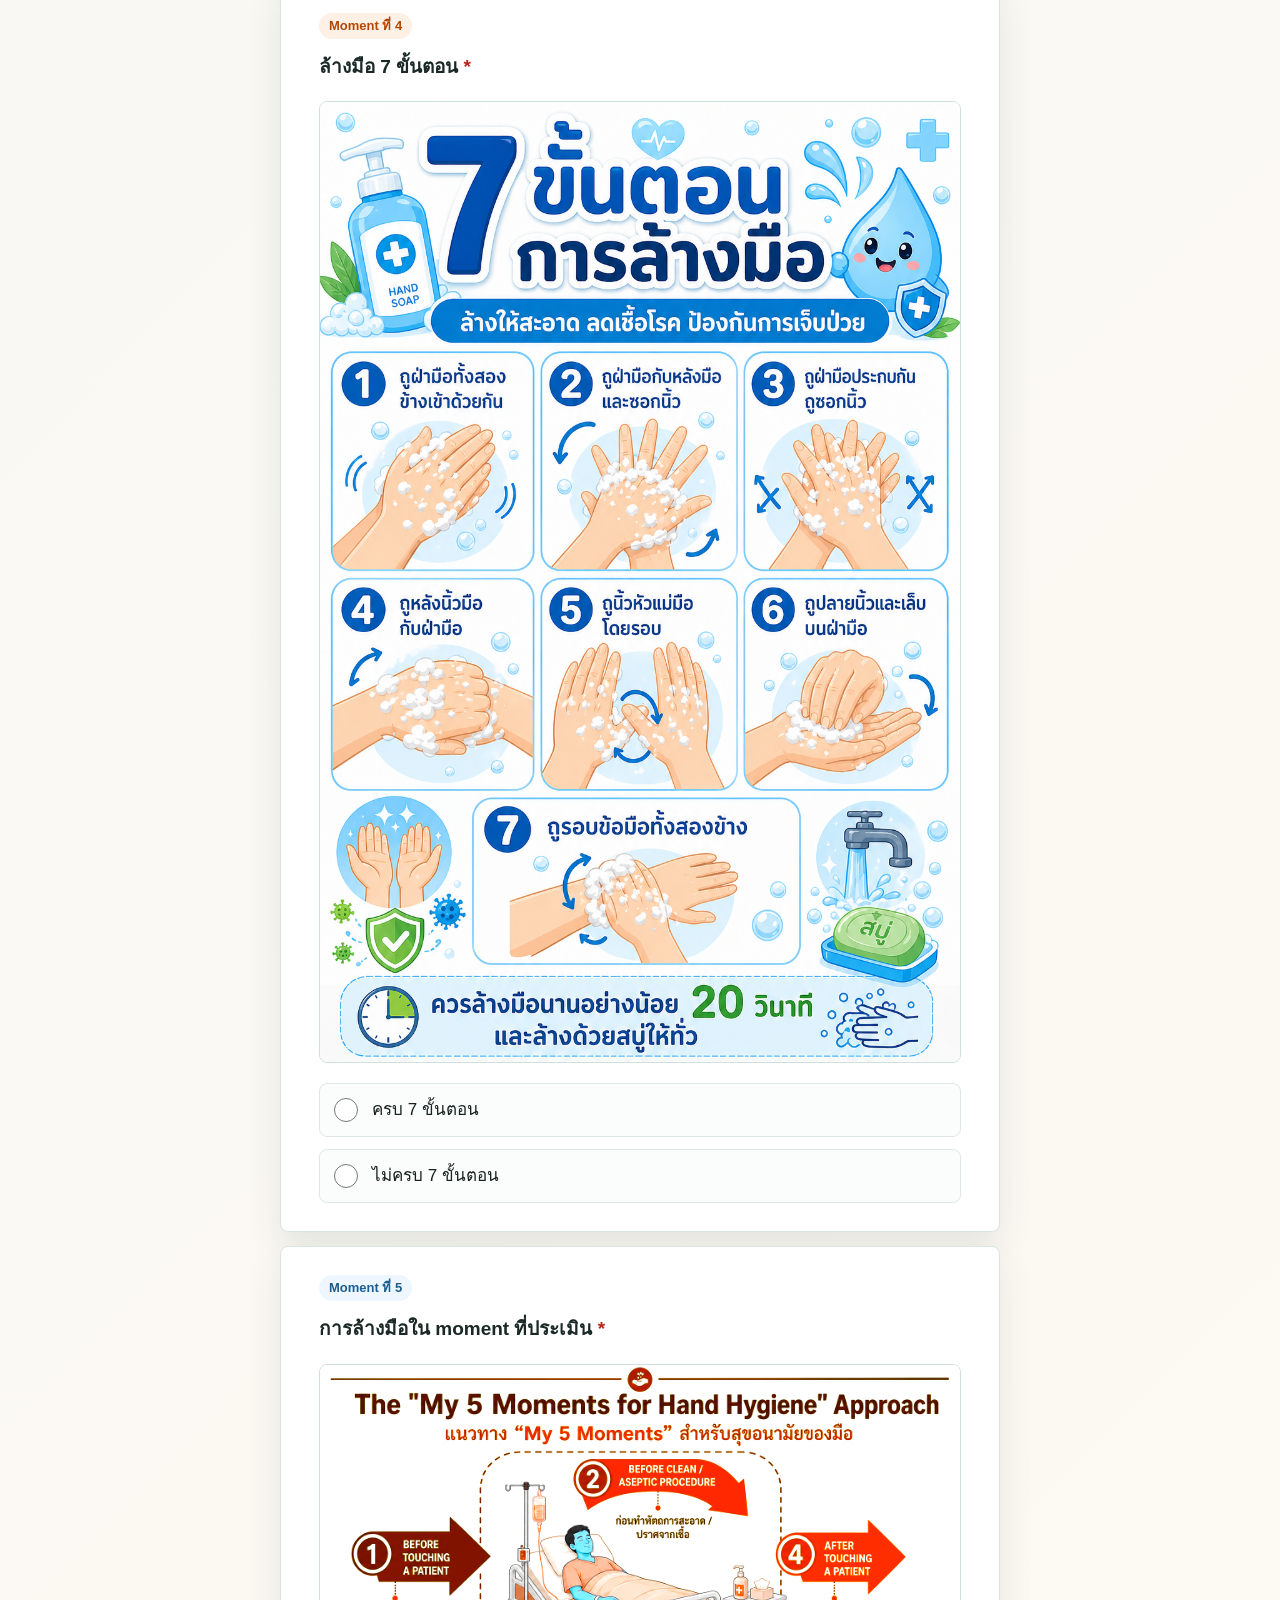
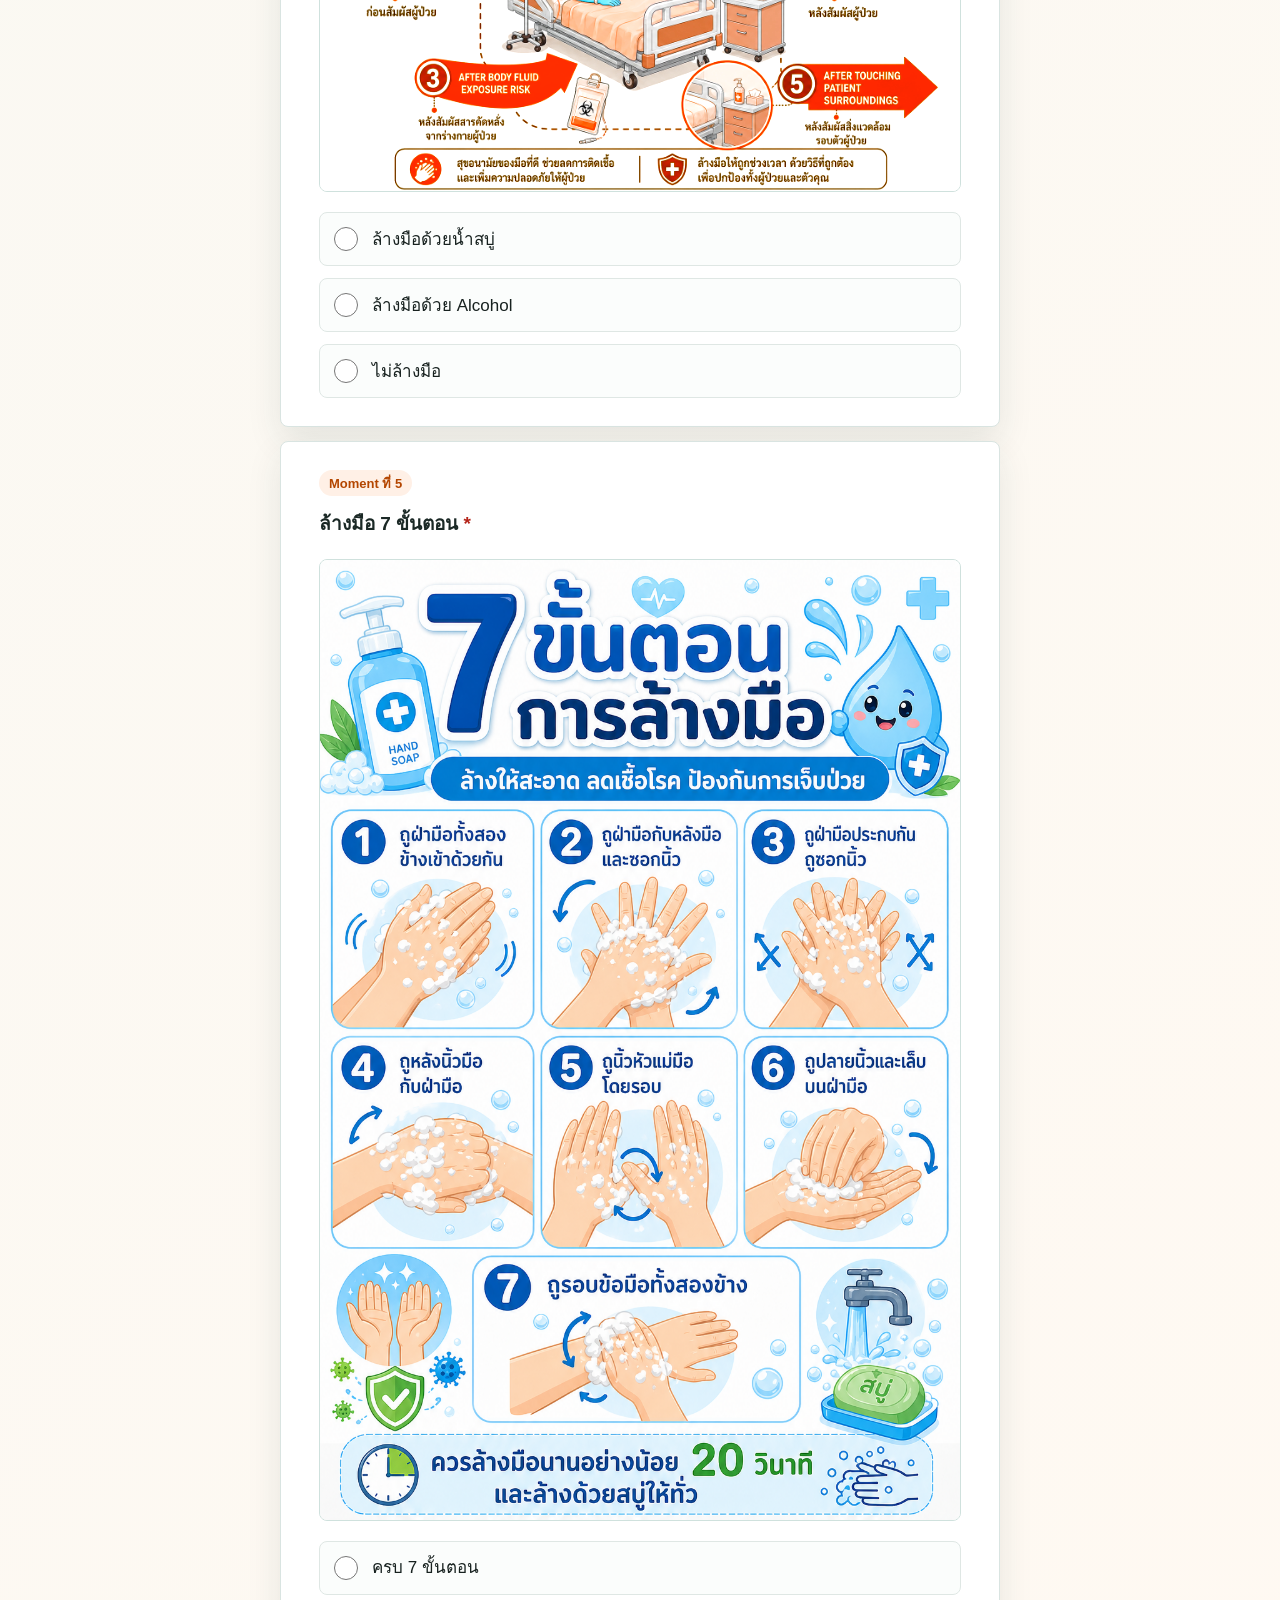
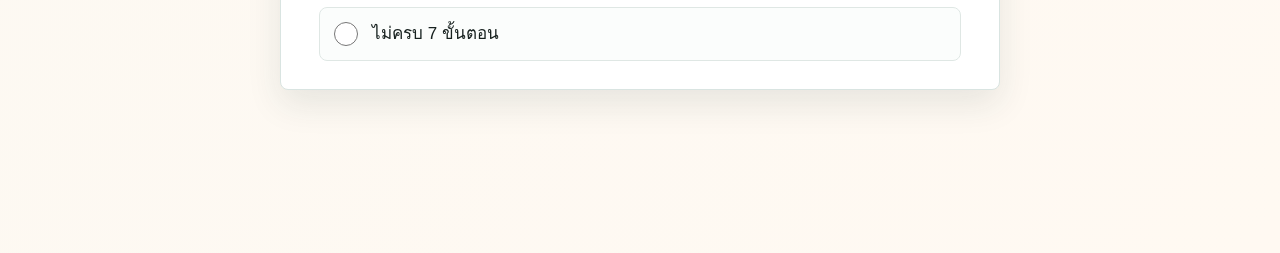
==== commit 043e71dd: "Use correct images for moment and handwashing steps" ====
--- a/form.html
+++ b/form.html
@@ -63,7 +63,7 @@
       <section class="question-card moment-card">
         <h3></h3>
         <div class="mini-moment-image" aria-hidden="true">
-          <img src="five-moments-hand-hygiene.png" alt="" />
+          <img class="orange-moment-image" src="five-moments-hand-hygiene.png" alt="" />
         </div>
         <div class="choice-list"></div>
         <p class="error-text"></p>
@@ -74,7 +74,7 @@
       <section class="question-card steps-card">
         <h3></h3>
         <div class="steps-graphic" role="img" aria-label="ภาพประกอบ 7 ขั้นตอนล้างมือให้สะอาด">
-          <img class="orange-moment-image" src="five-moments-hand-hygiene.png" alt="ภาพโทนส้มสำหรับล้างมือ 7 ขั้นตอน" />
+          <img src="seven-steps-handwash.png" alt="7 ขั้นตอนการล้างมือ" />
         </div>
         <div class="choice-list"></div>
         <p class="error-text"></p>
--- a/styles.css
+++ b/styles.css
@@ -351,7 +351,7 @@
   height: auto;
 }
 
-.steps-graphic .orange-moment-image {
+.orange-moment-image {
   filter: hue-rotate(165deg) saturate(1.7) brightness(1.05);
 }
 
@@ -426,6 +426,15 @@
   margin: 6px 0;
 }
 
+.send-status {
+  margin-top: 12px !important;
+  padding: 10px 12px;
+  border-radius: 8px;
+  background: #e9f7ef;
+  color: var(--primary-dark);
+  font-weight: 700;
+}
+
 @media (max-width: 640px) {
   .top-bar {
     min-height: 66px;
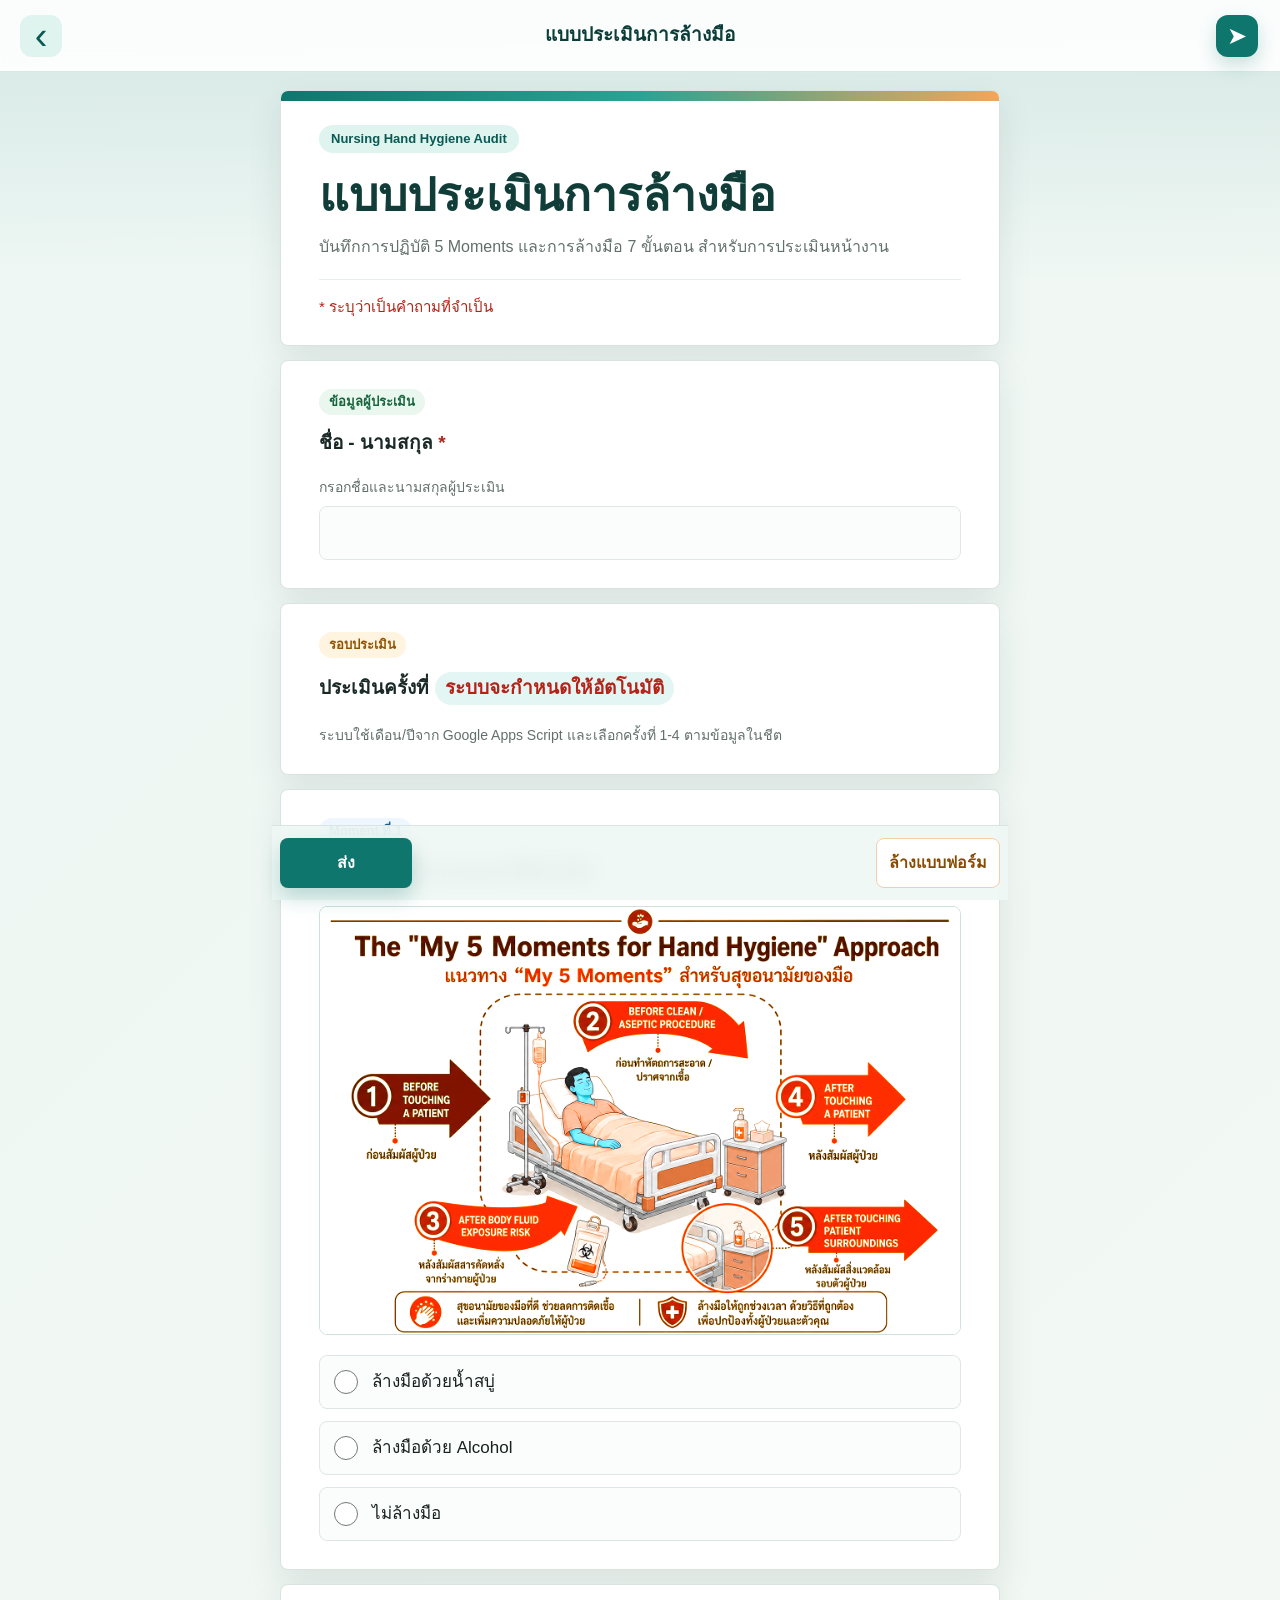
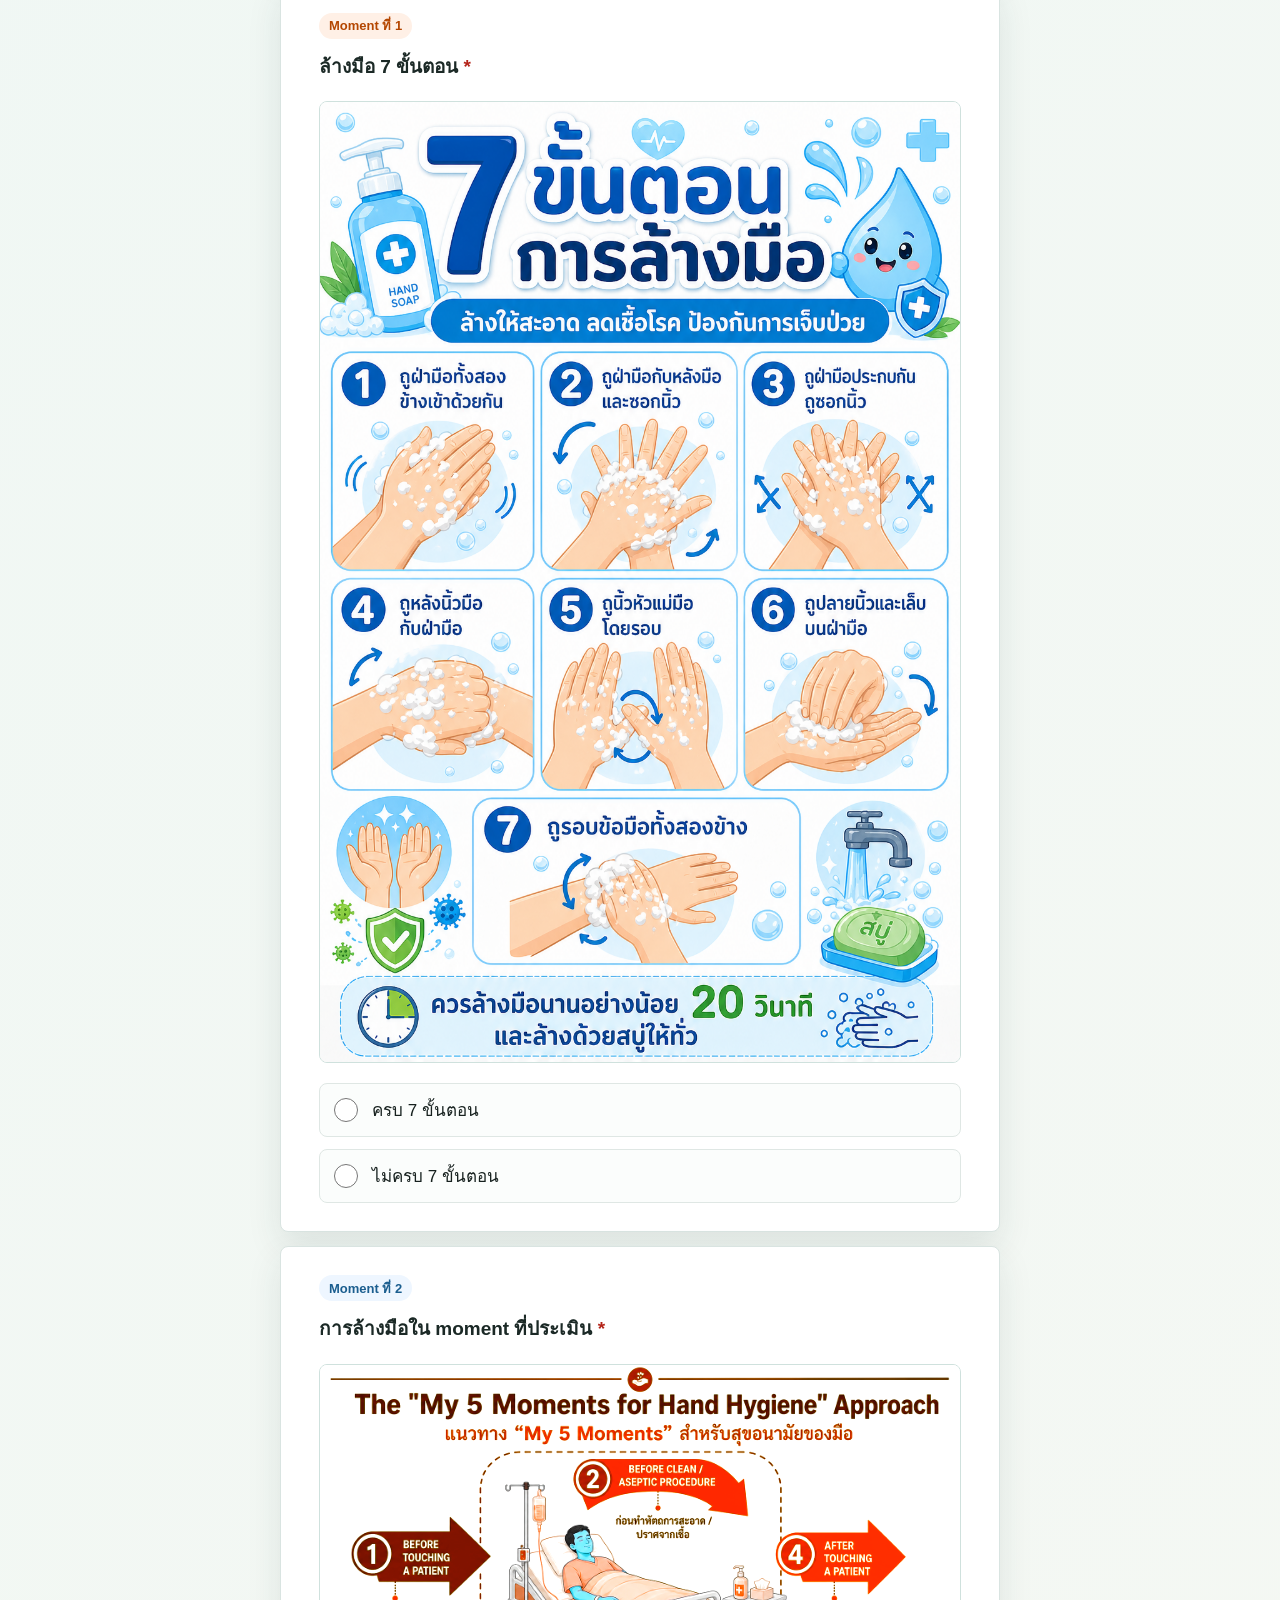
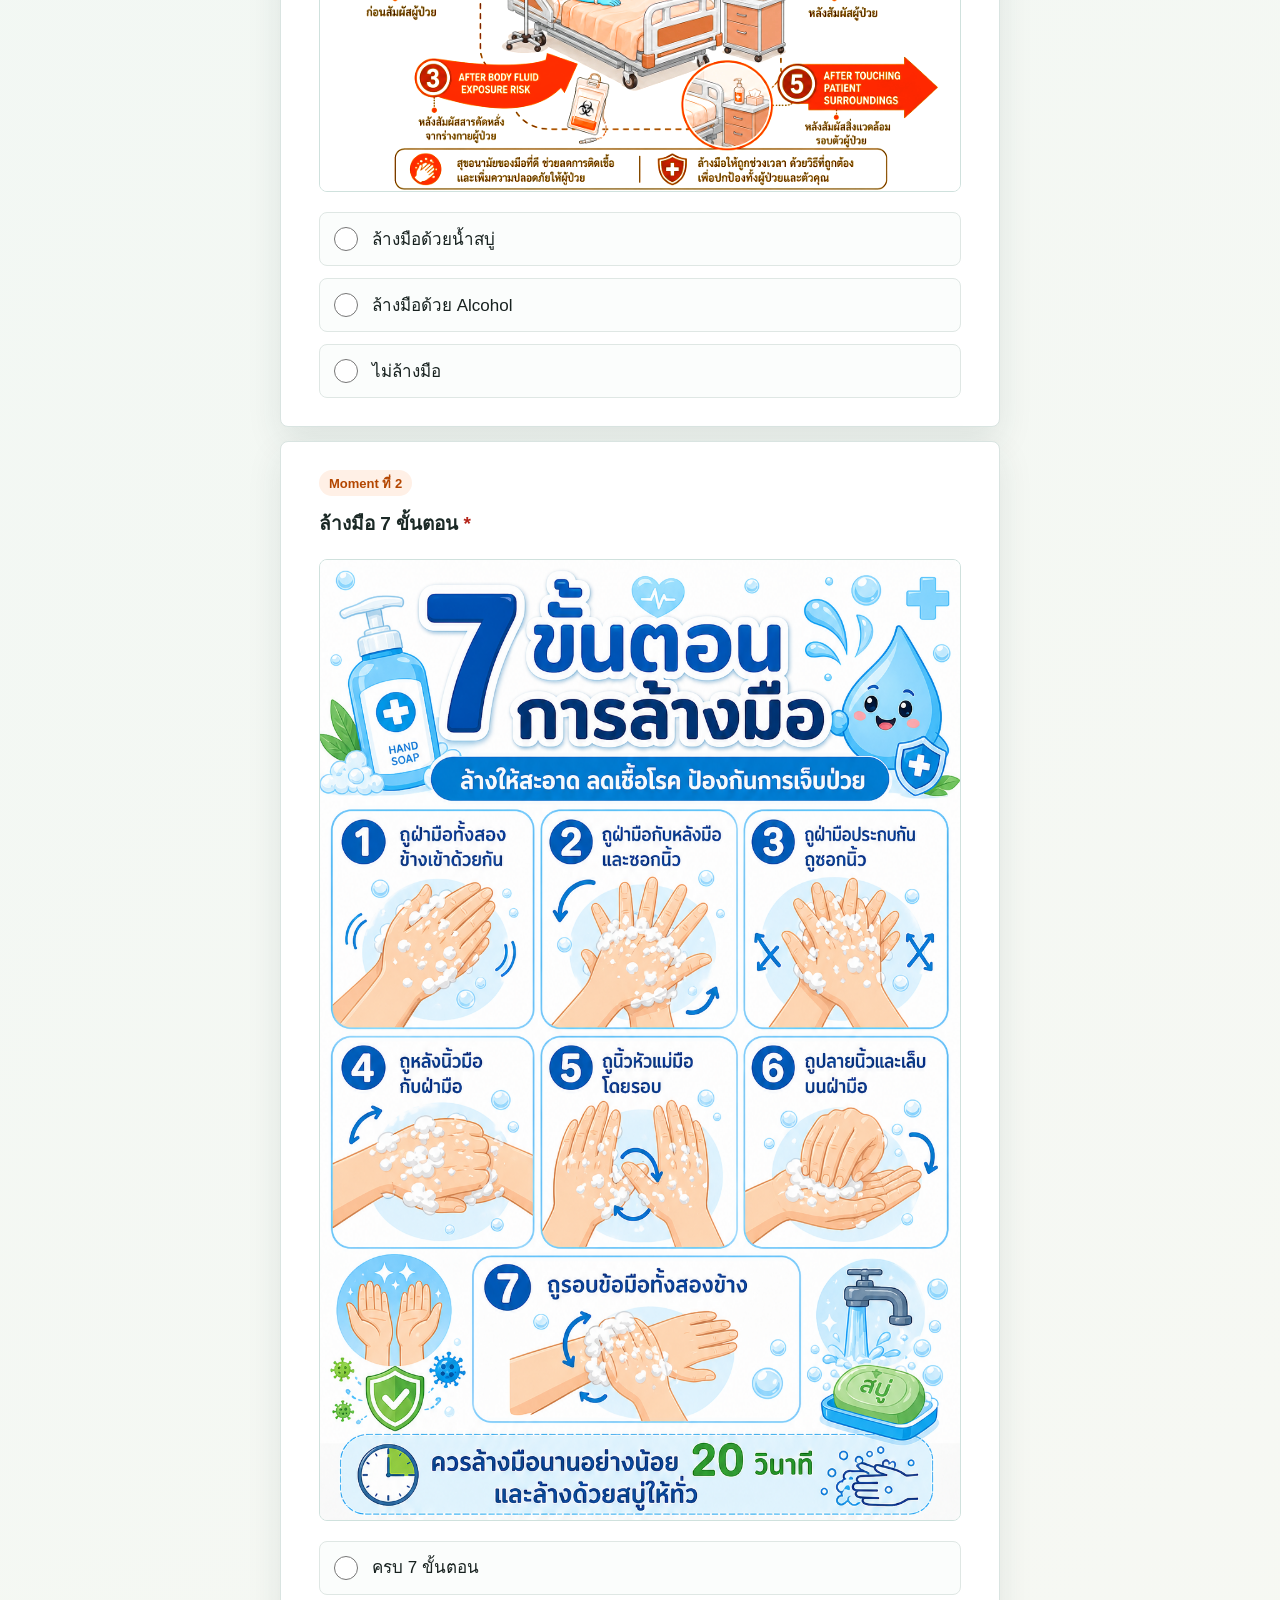
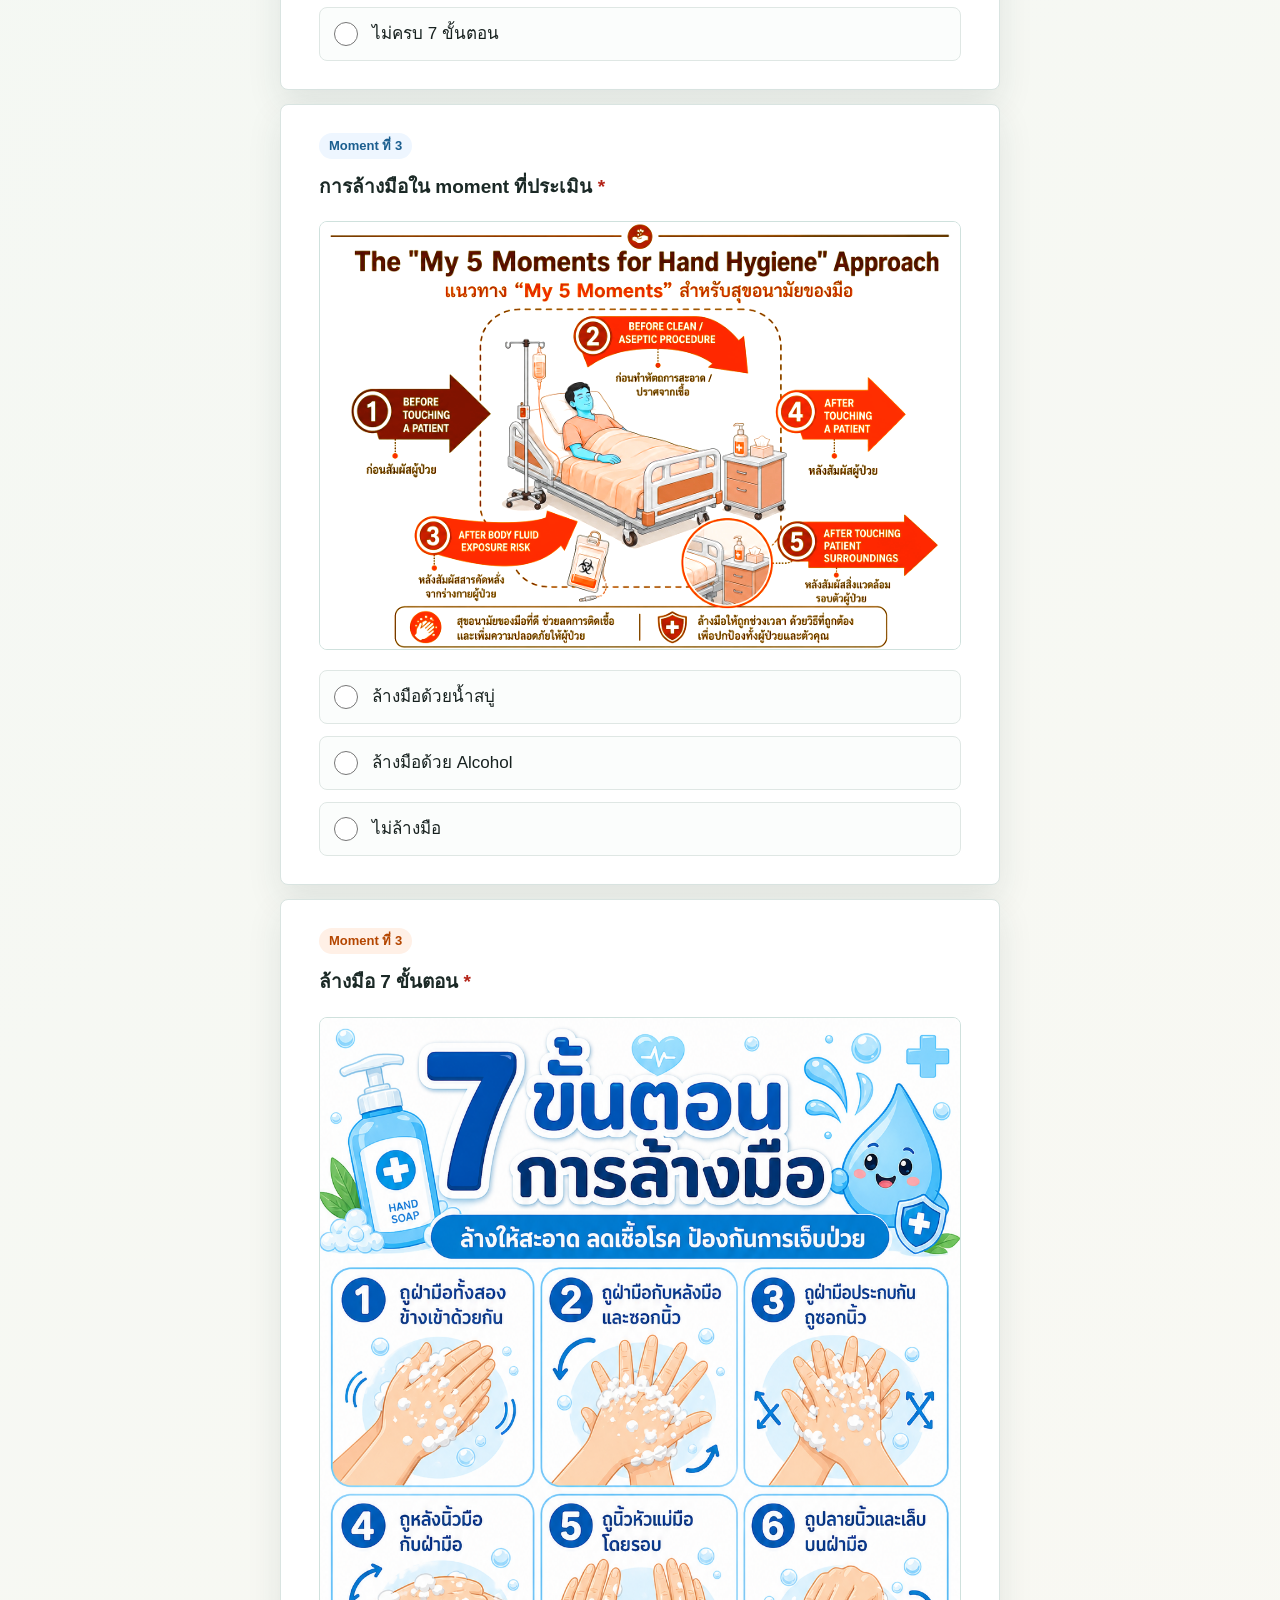
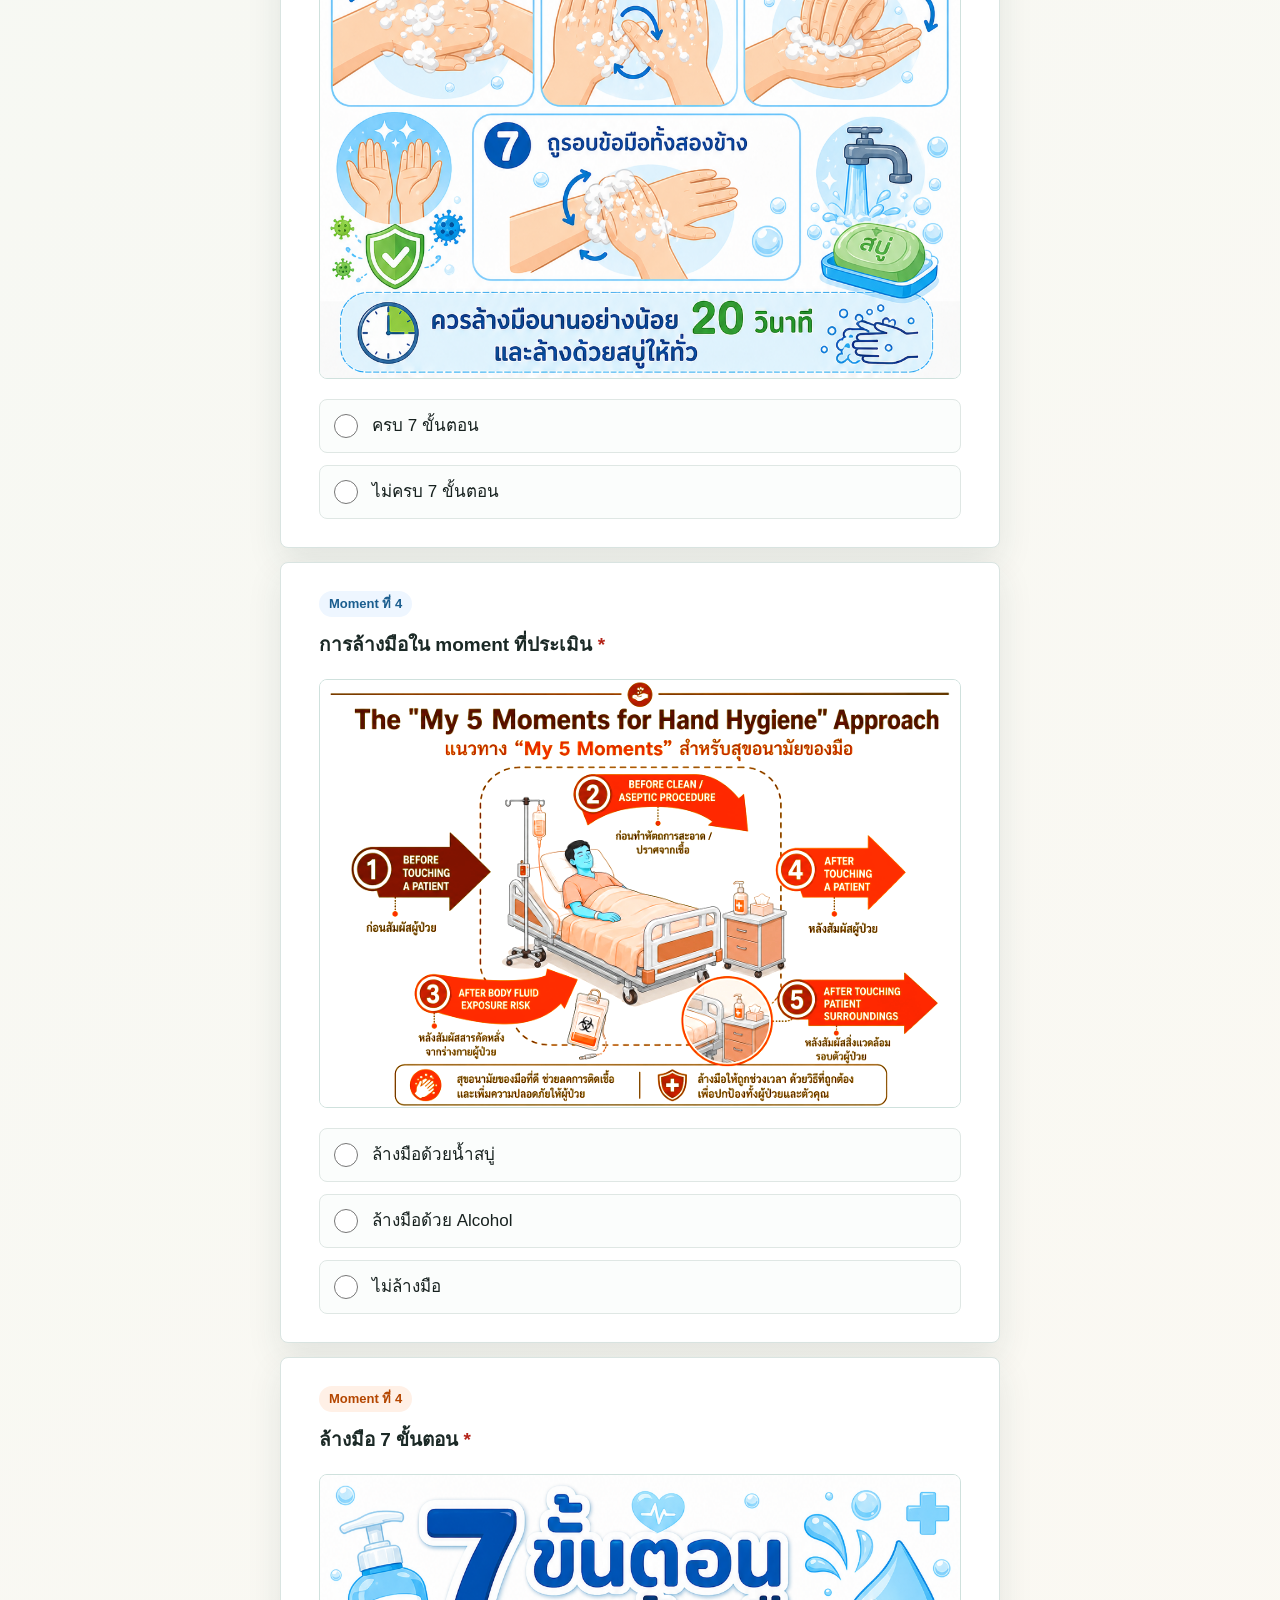
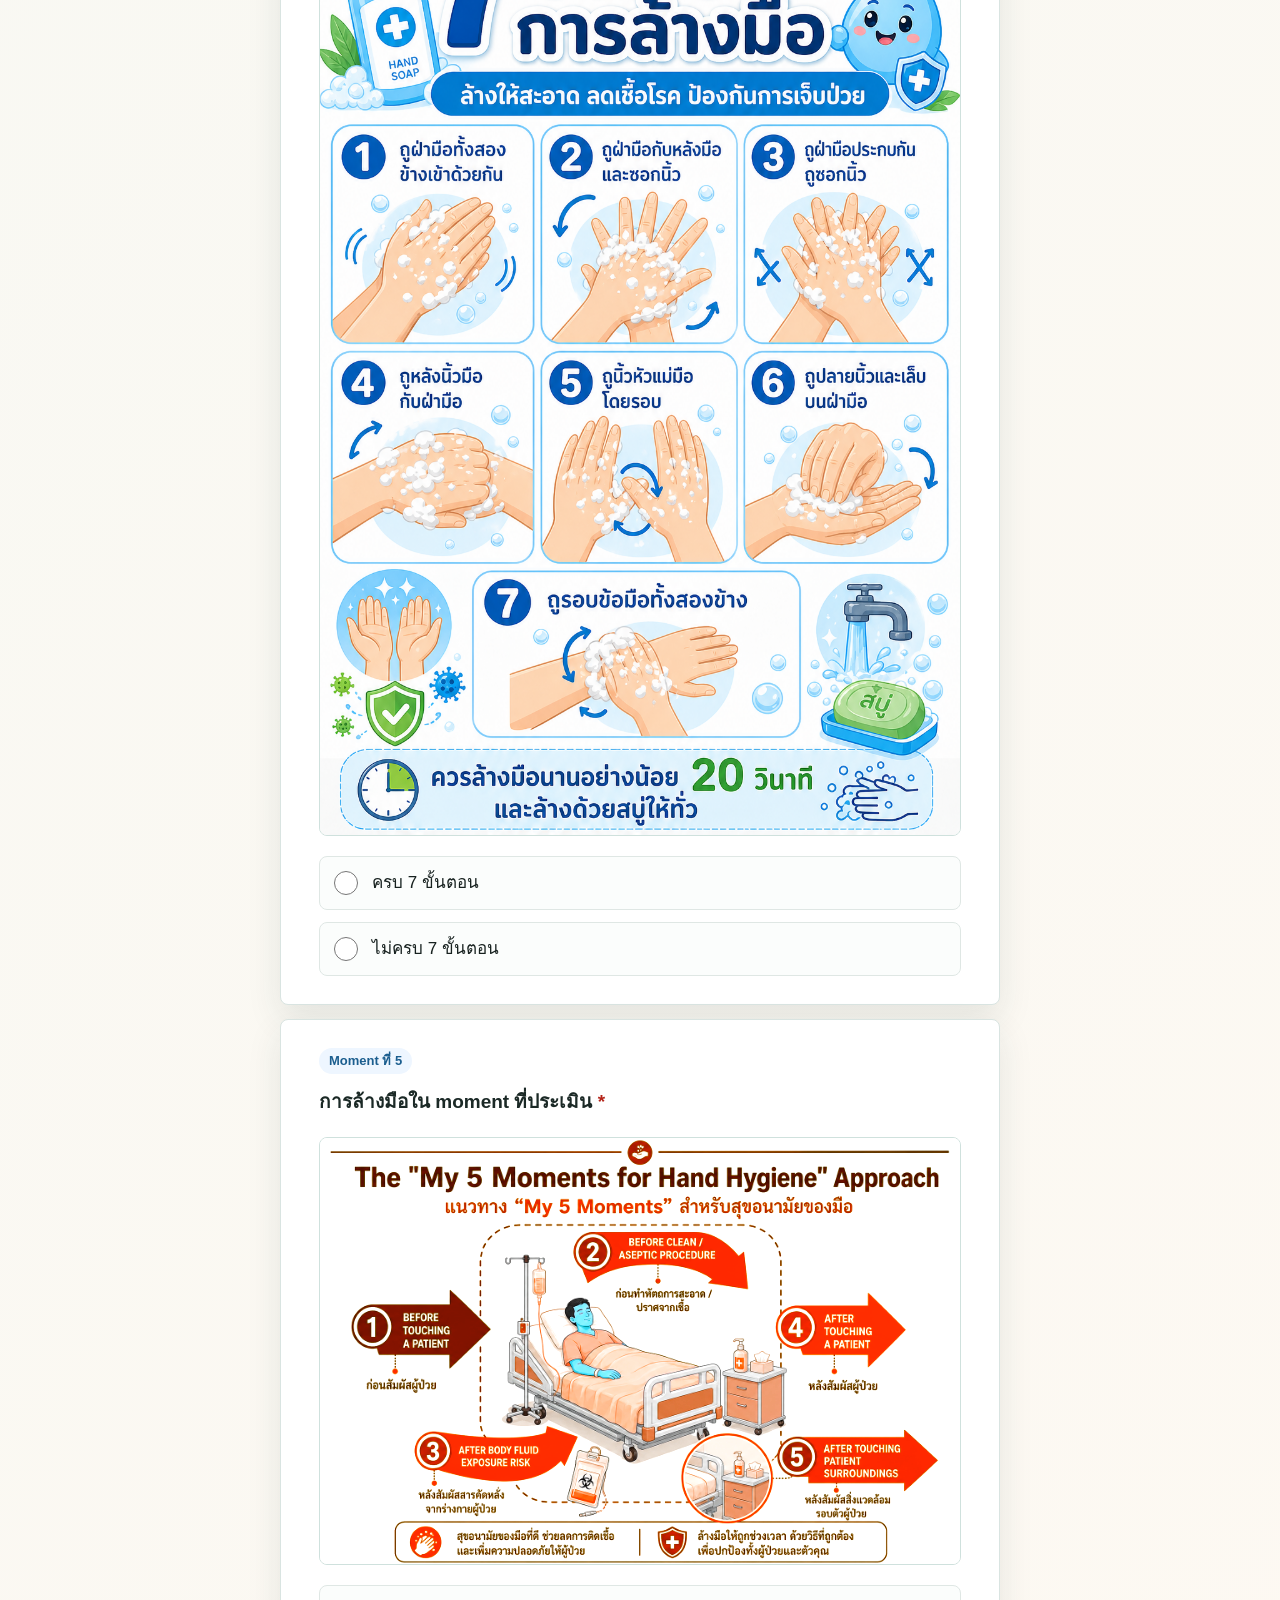
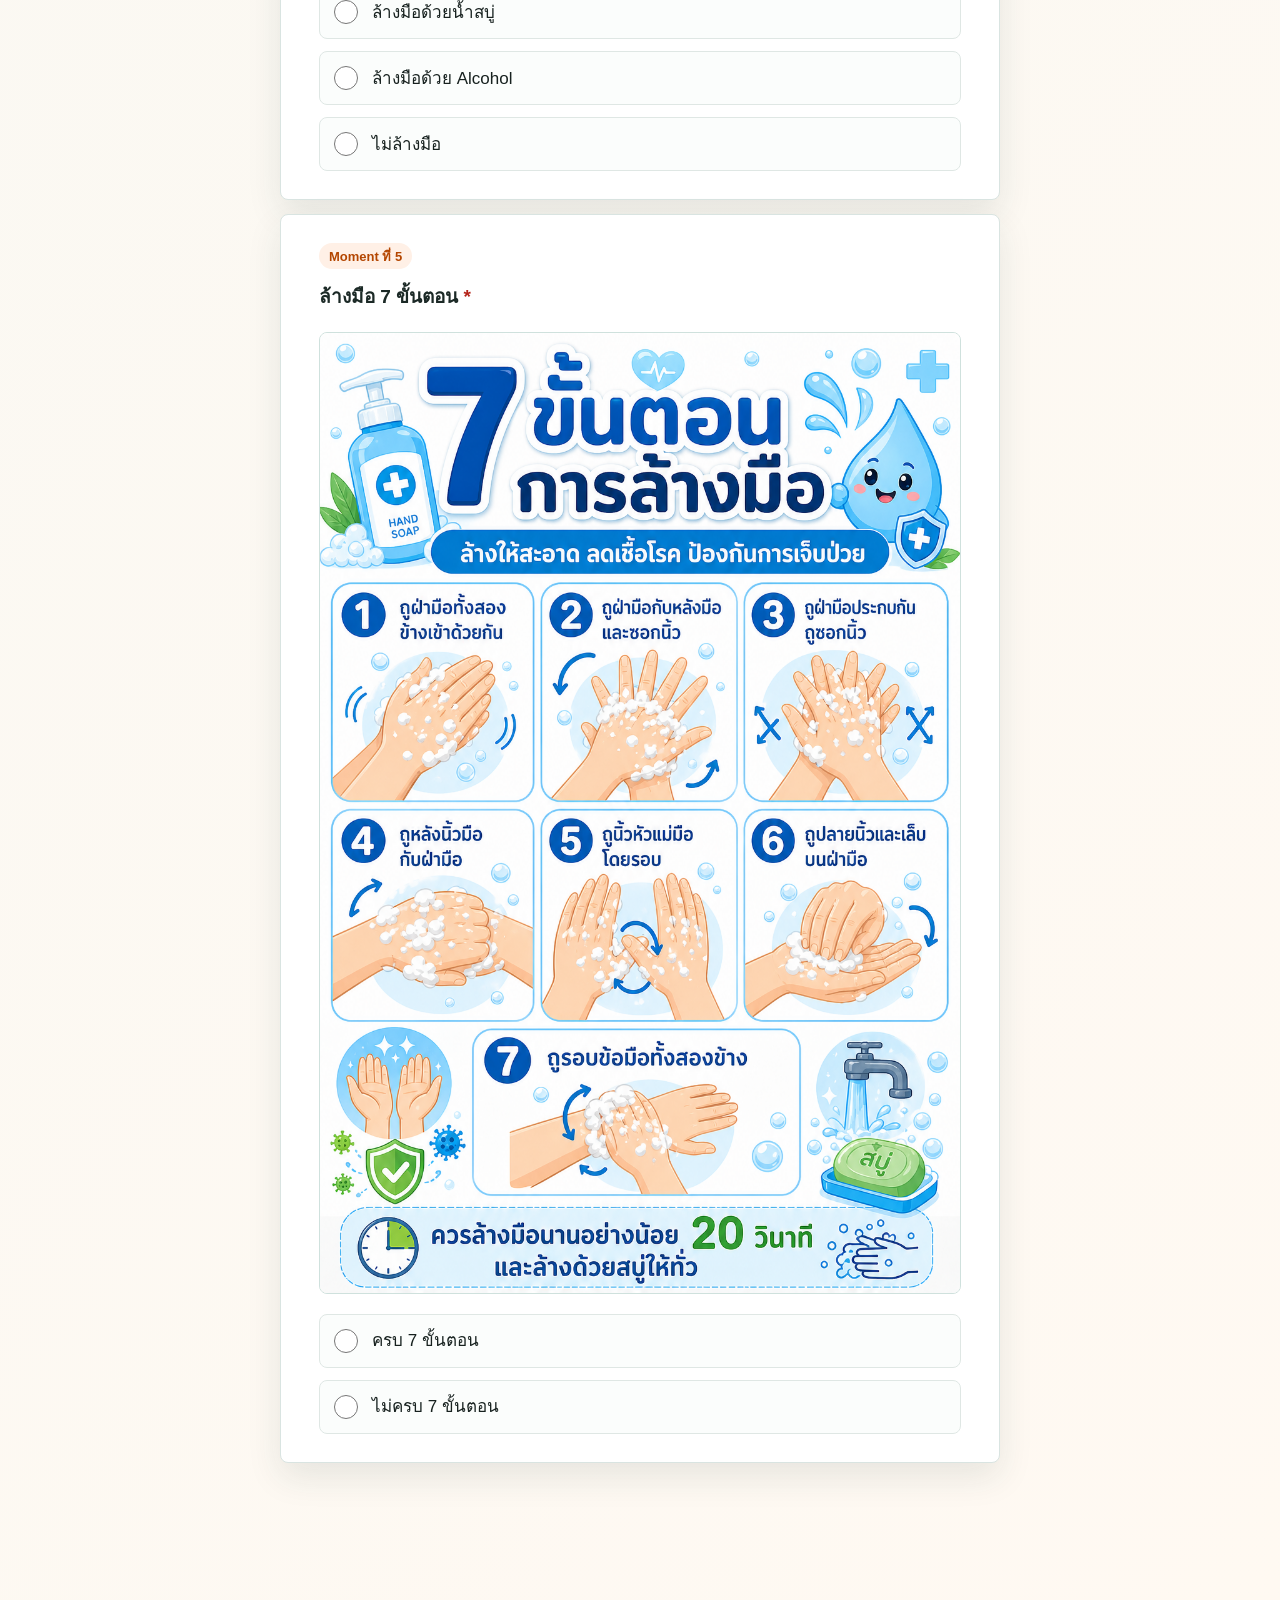
==== commit c1272b9e: "Automate monthly assessment rounds" ====
--- a/form.html
+++ b/form.html
@@ -37,15 +37,9 @@
           <p class="error-text">กรุณากรอกชื่อ - นามสกุล</p>
         </section>
 
-        <section class="question-card round-card" data-required-group="round">
-          <h3>ประเมินครั้งที่ ........(4 ครั้ง/เดือน) <span>*</span></h3>
-          <div class="choice-list">
-            <label><input type="radio" name="round" value="1" required /> 1</label>
-            <label><input type="radio" name="round" value="2" /> 2</label>
-            <label><input type="radio" name="round" value="3" /> 3</label>
-            <label><input type="radio" name="round" value="4" /> 4</label>
-          </div>
-          <p class="error-text">กรุณาเลือกครั้งที่ประเมิน</p>
+        <section class="question-card round-card auto-round-card" id="roundStatusCard">
+          <h3>ประเมินครั้งที่ <span id="roundStatus">ระบบจะกำหนดให้อัตโนมัติ</span></h3>
+          <p class="round-note" id="roundNote">ระบบใช้เดือน/ปีจาก Google Apps Script และเลือกครั้งที่ 1-4 ตามข้อมูลในชีต</p>
         </section>
 
         <div id="momentSections"></div>
--- a/styles.css
+++ b/styles.css
@@ -39,6 +39,12 @@
   font: inherit;
 }
 
+button:disabled,
+button.is-disabled {
+  cursor: not-allowed;
+  opacity: 0.55;
+}
+
 .form-page {
   min-height: 100vh;
   padding-bottom: 28px;
@@ -188,6 +194,30 @@
   color: #925300;
 }
 
+.auto-round-card h3 {
+  display: flex;
+  flex-wrap: wrap;
+  gap: 6px;
+  align-items: center;
+}
+
+.auto-round-card h3 span {
+  display: inline-flex;
+  min-height: 30px;
+  align-items: center;
+  padding: 2px 10px;
+  border-radius: 999px;
+  background: #e4f6f3;
+  color: var(--primary-dark);
+  font-weight: 800;
+}
+
+.round-note {
+  margin: 8px 0 0;
+  color: var(--muted);
+  font-size: 14px;
+}
+
 .name-card::before {
   content: "ข้อมูลผู้ประเมิน";
   background: #e9f7ef;
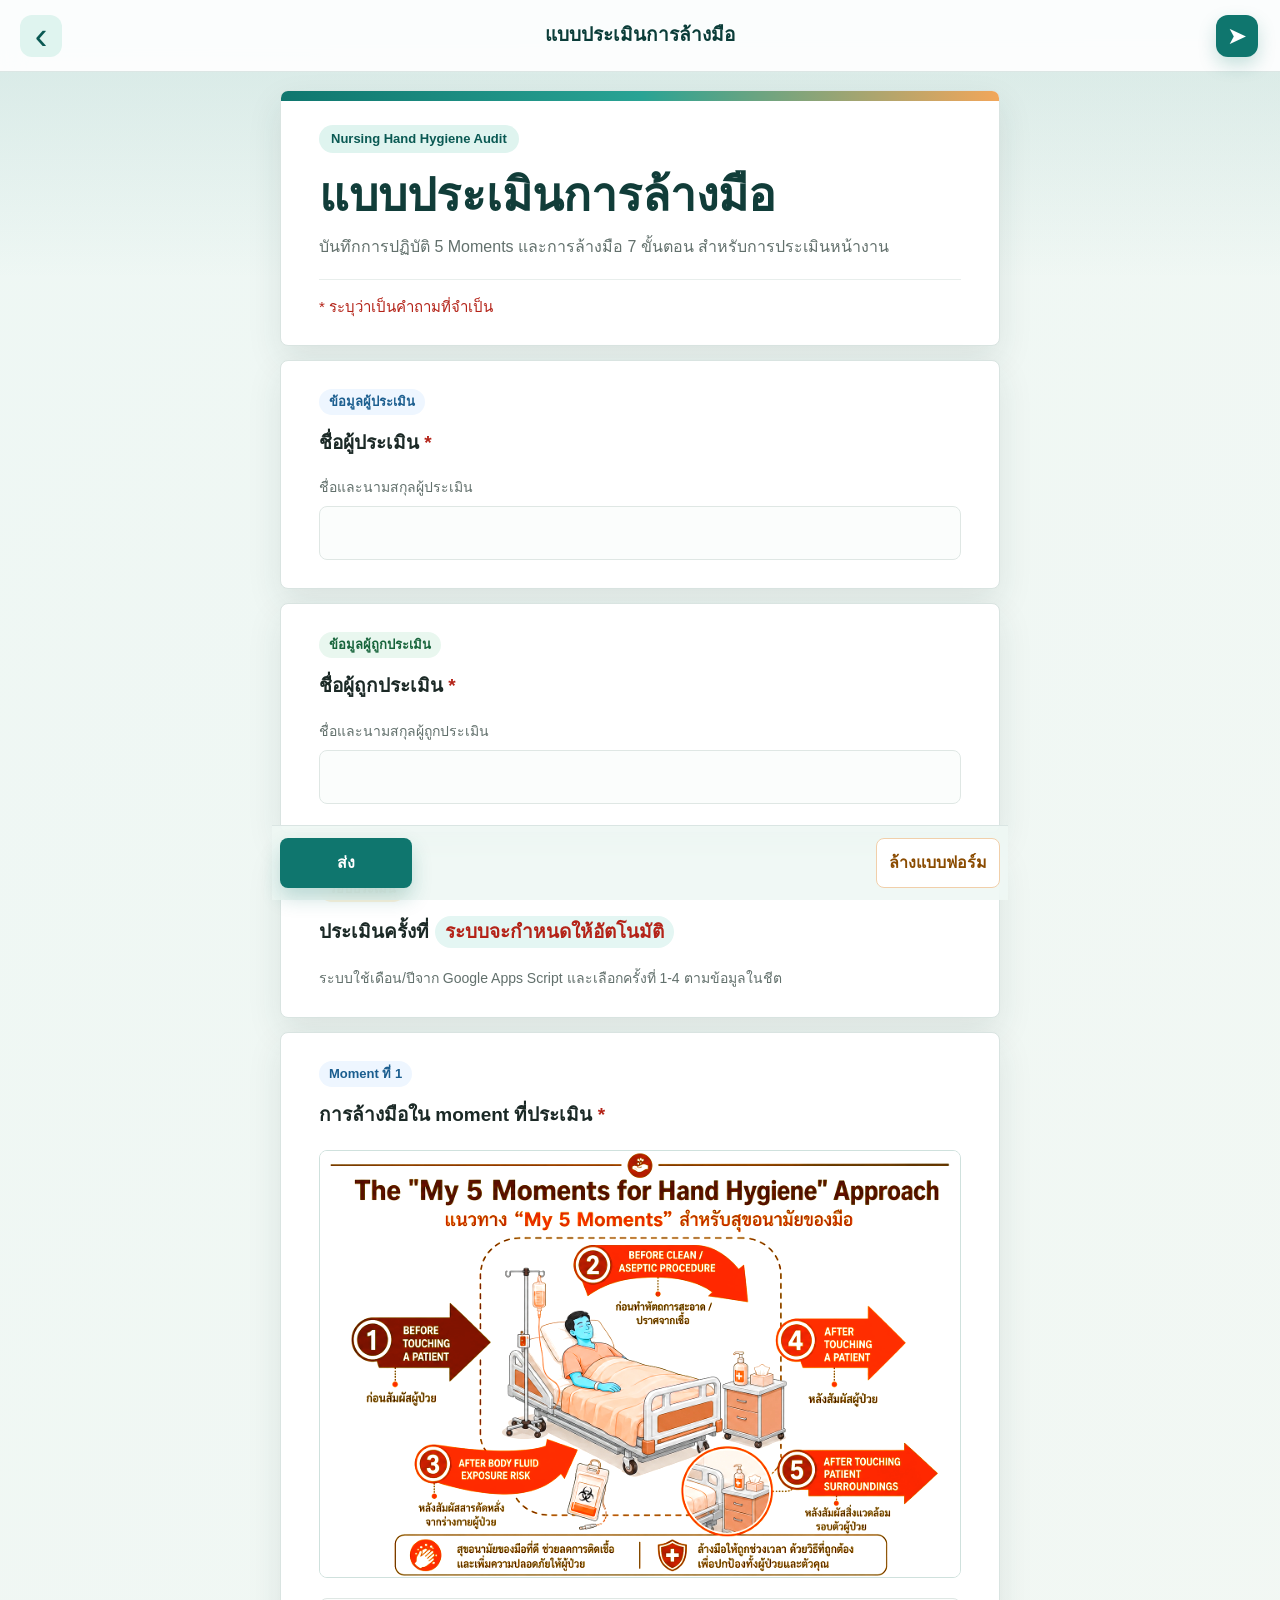
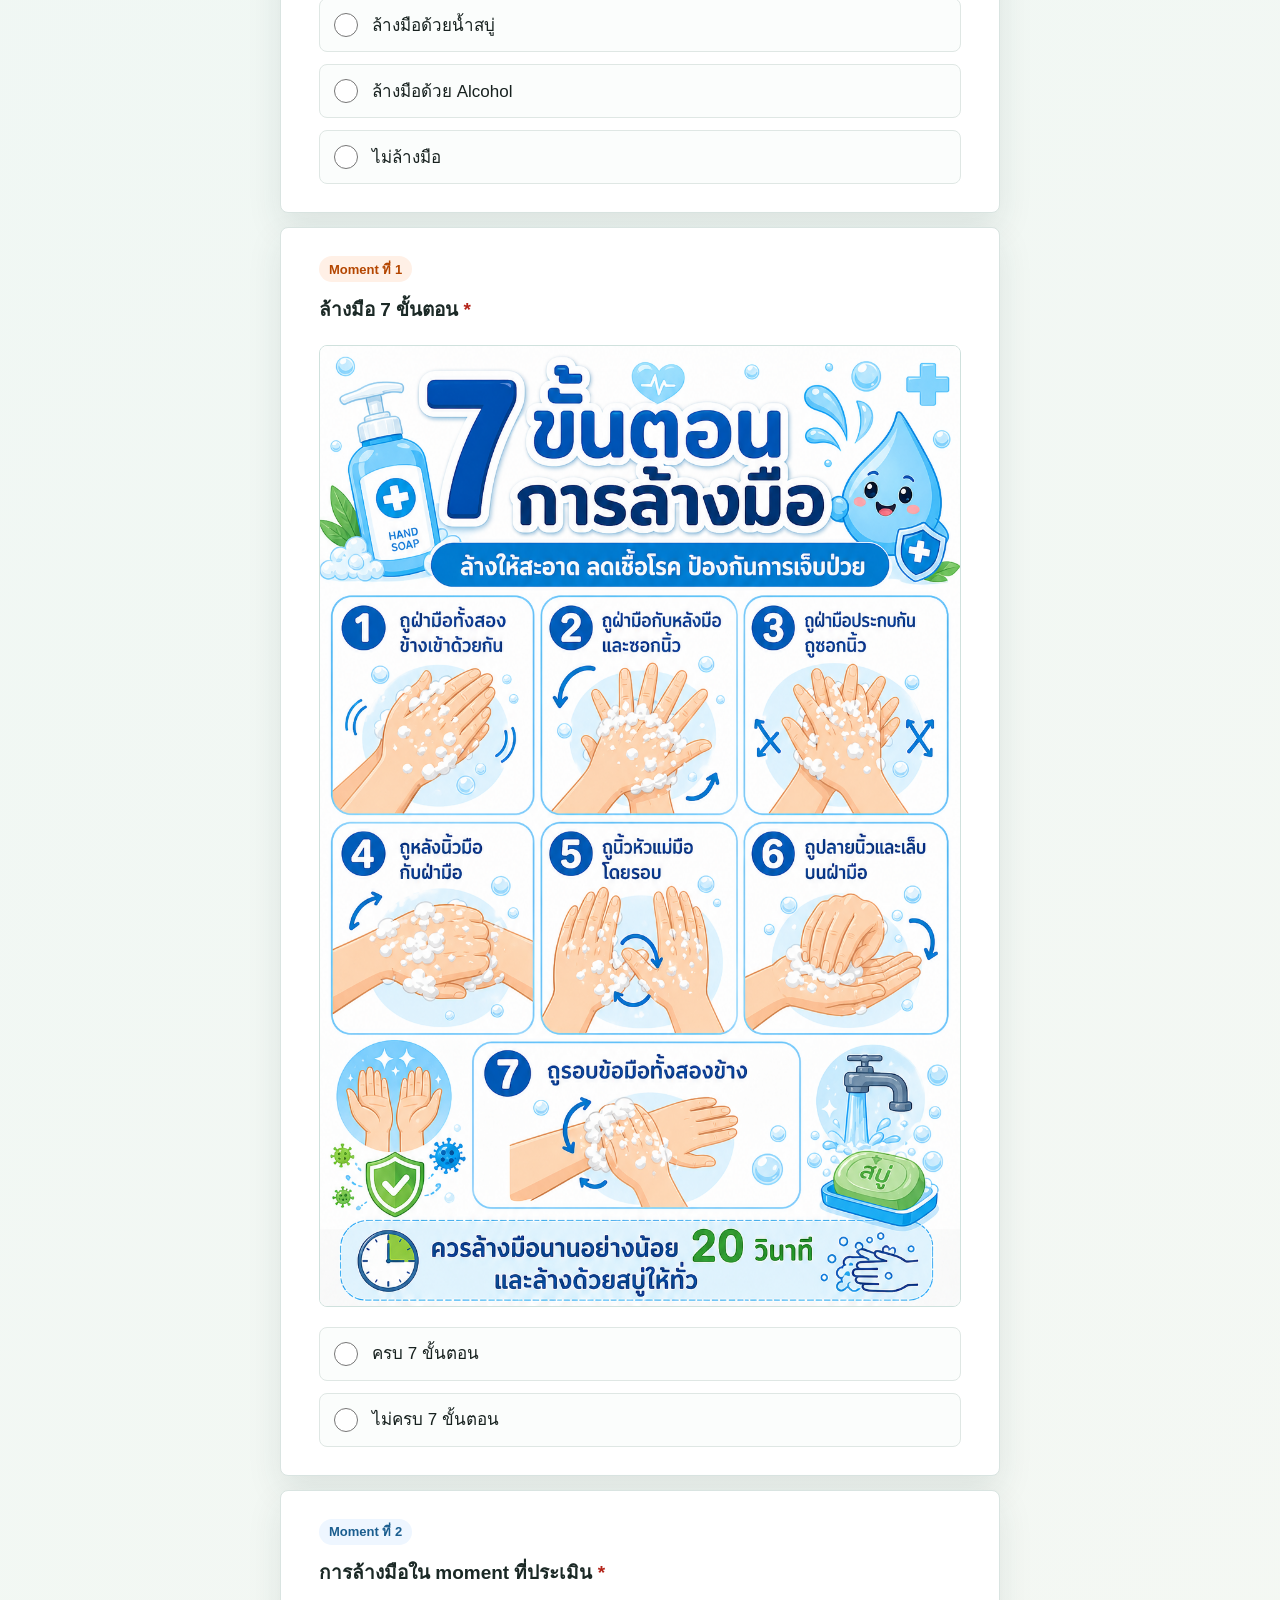
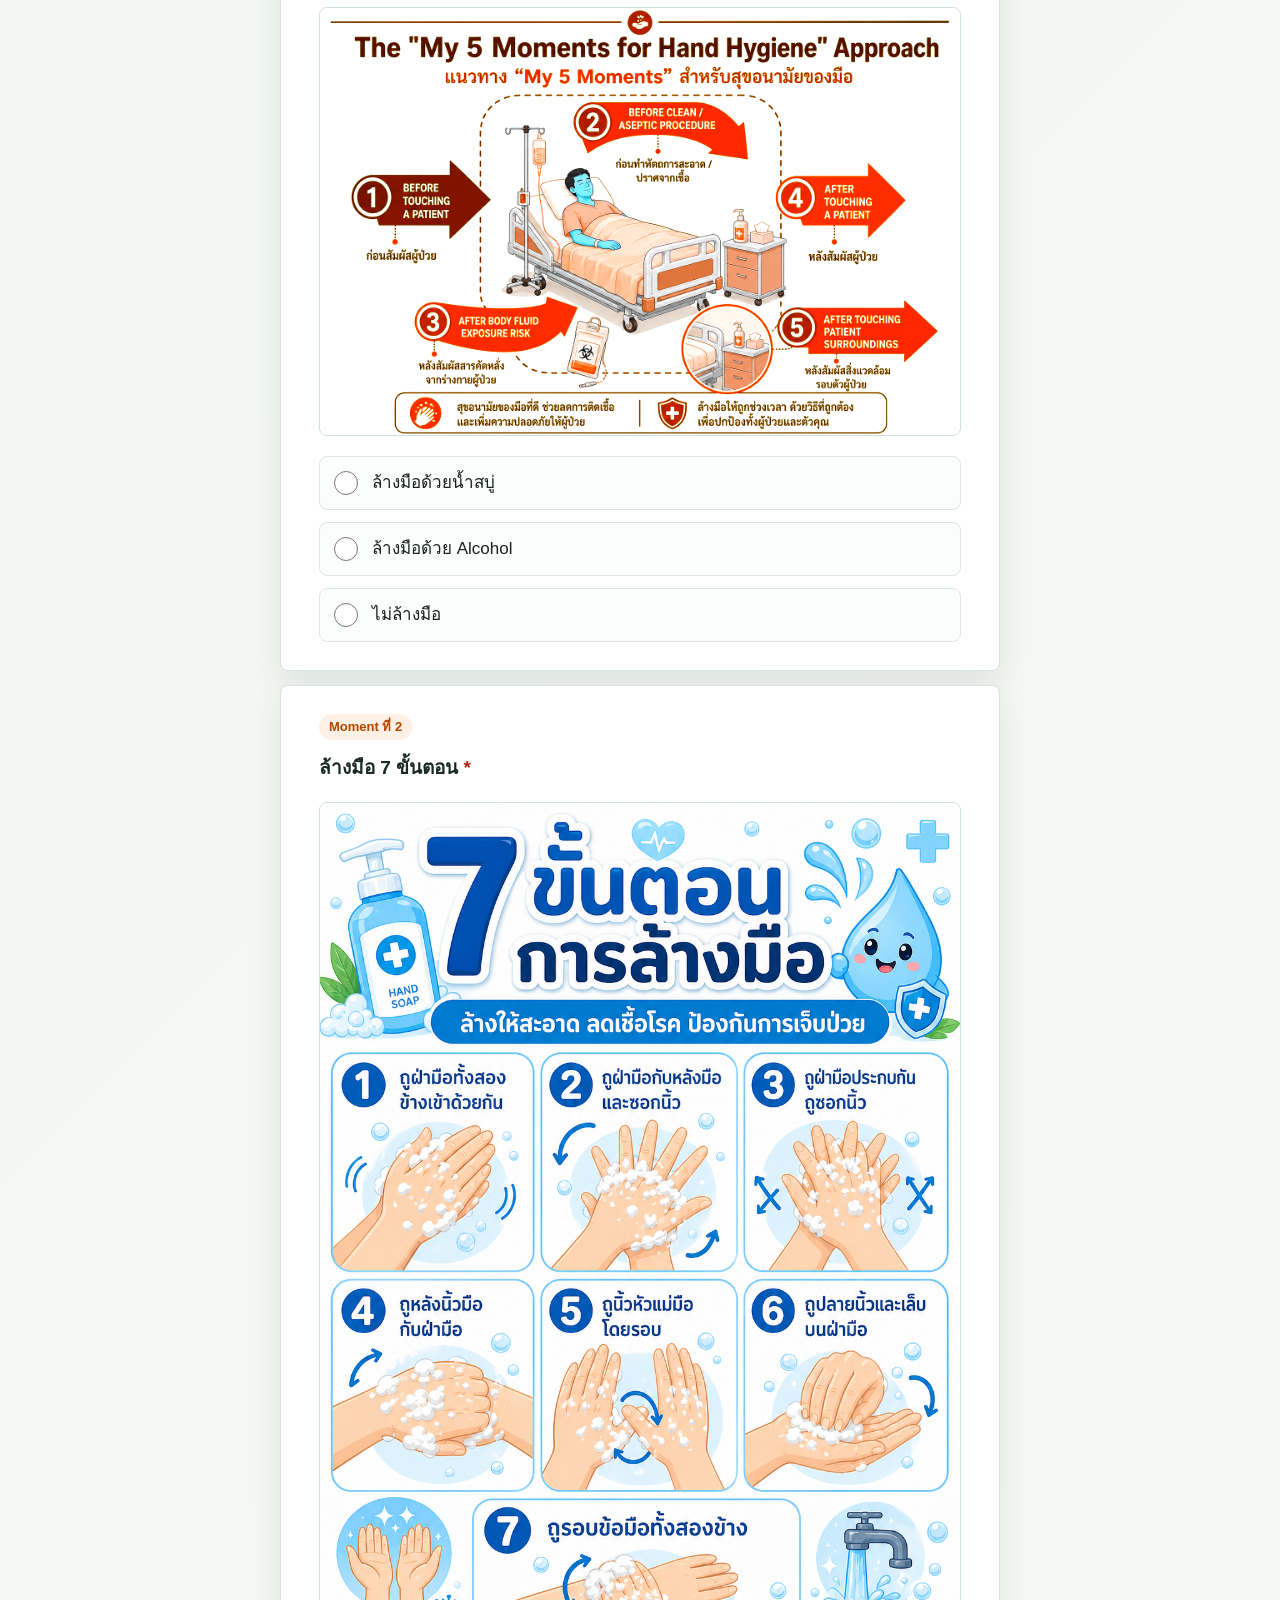
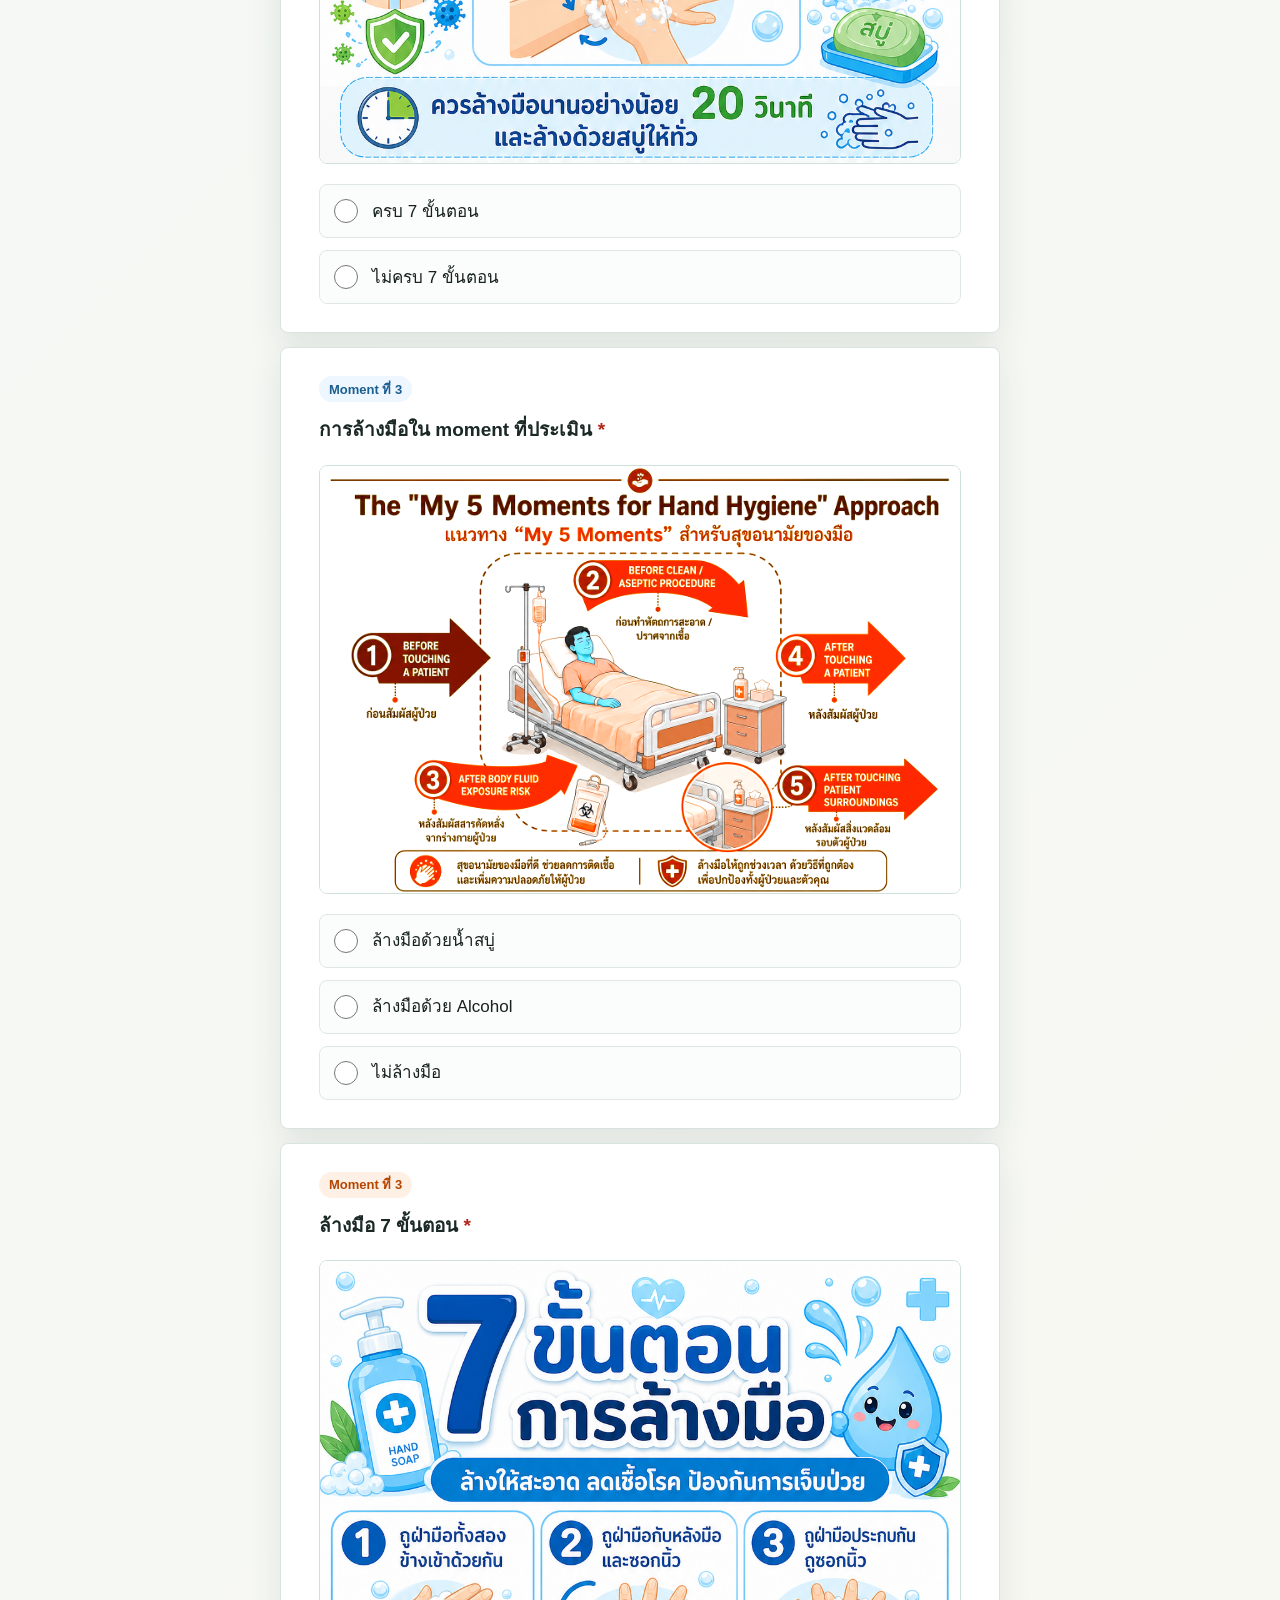
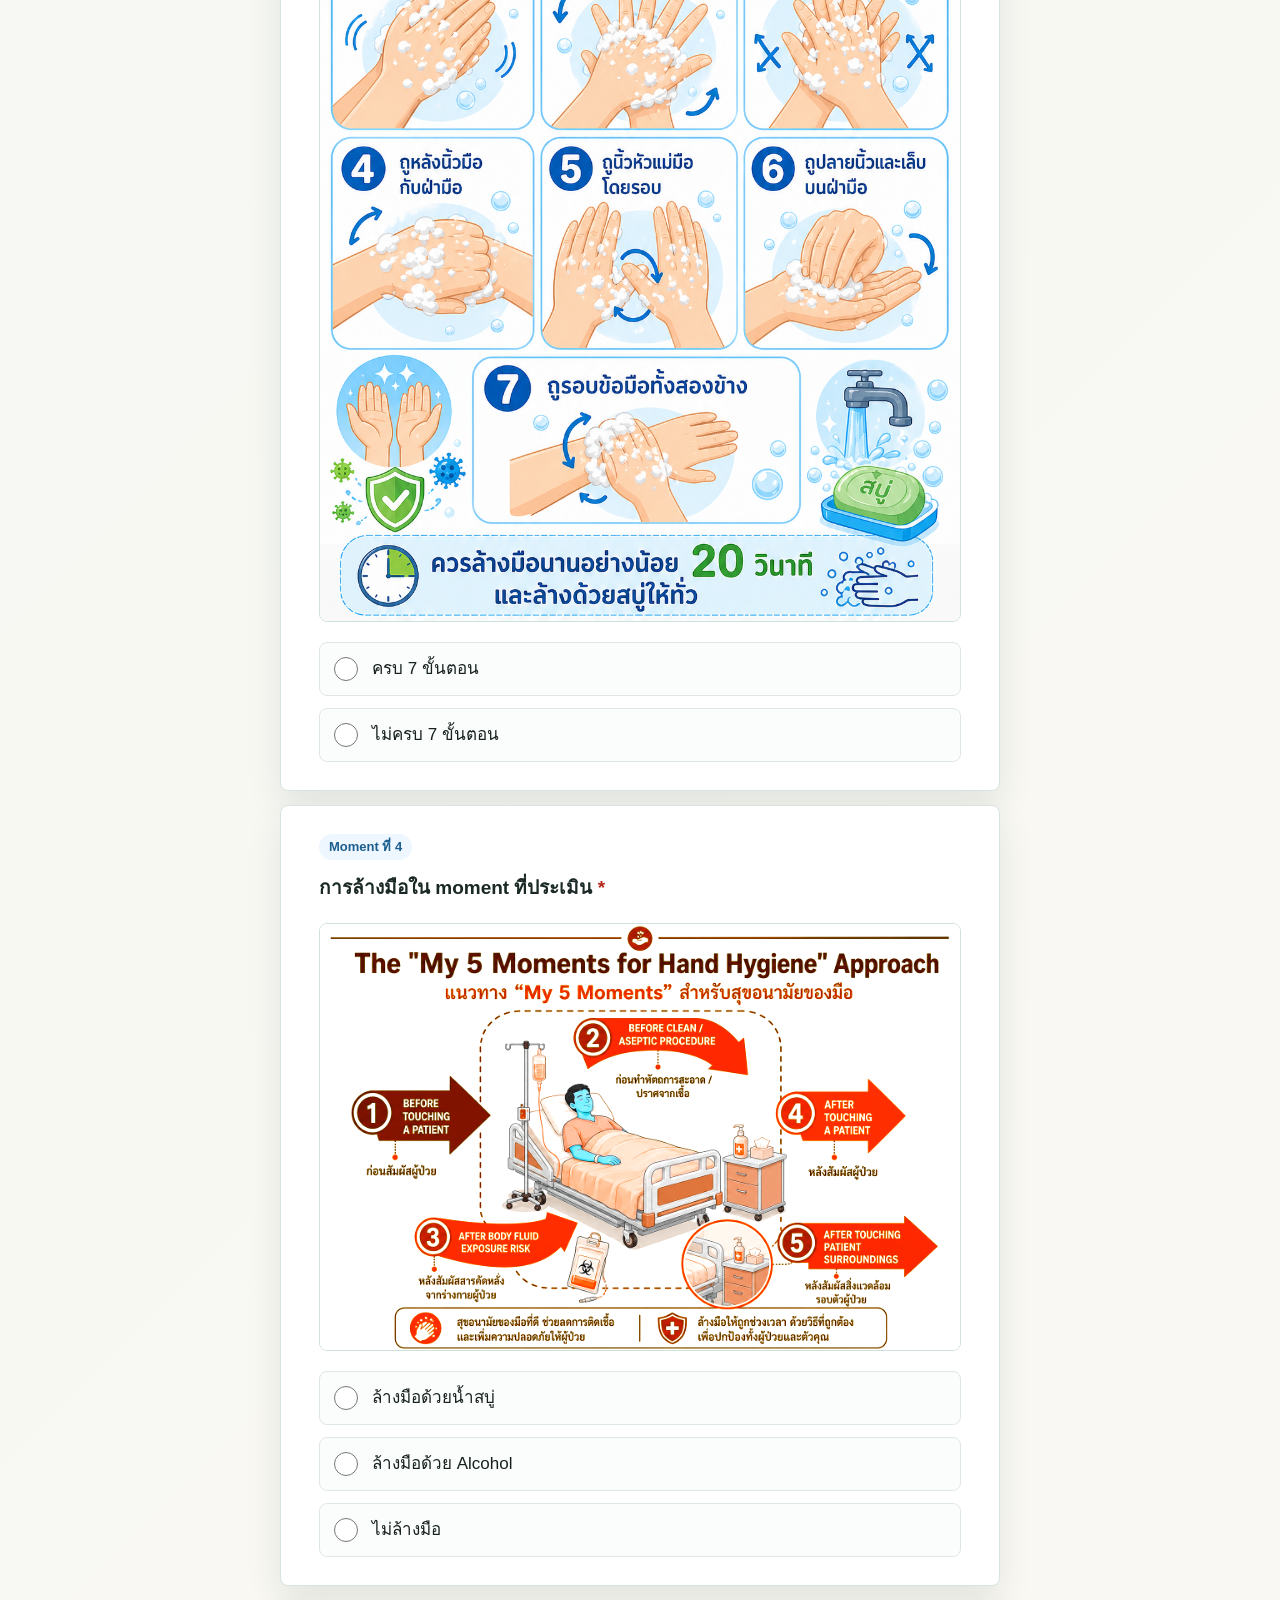
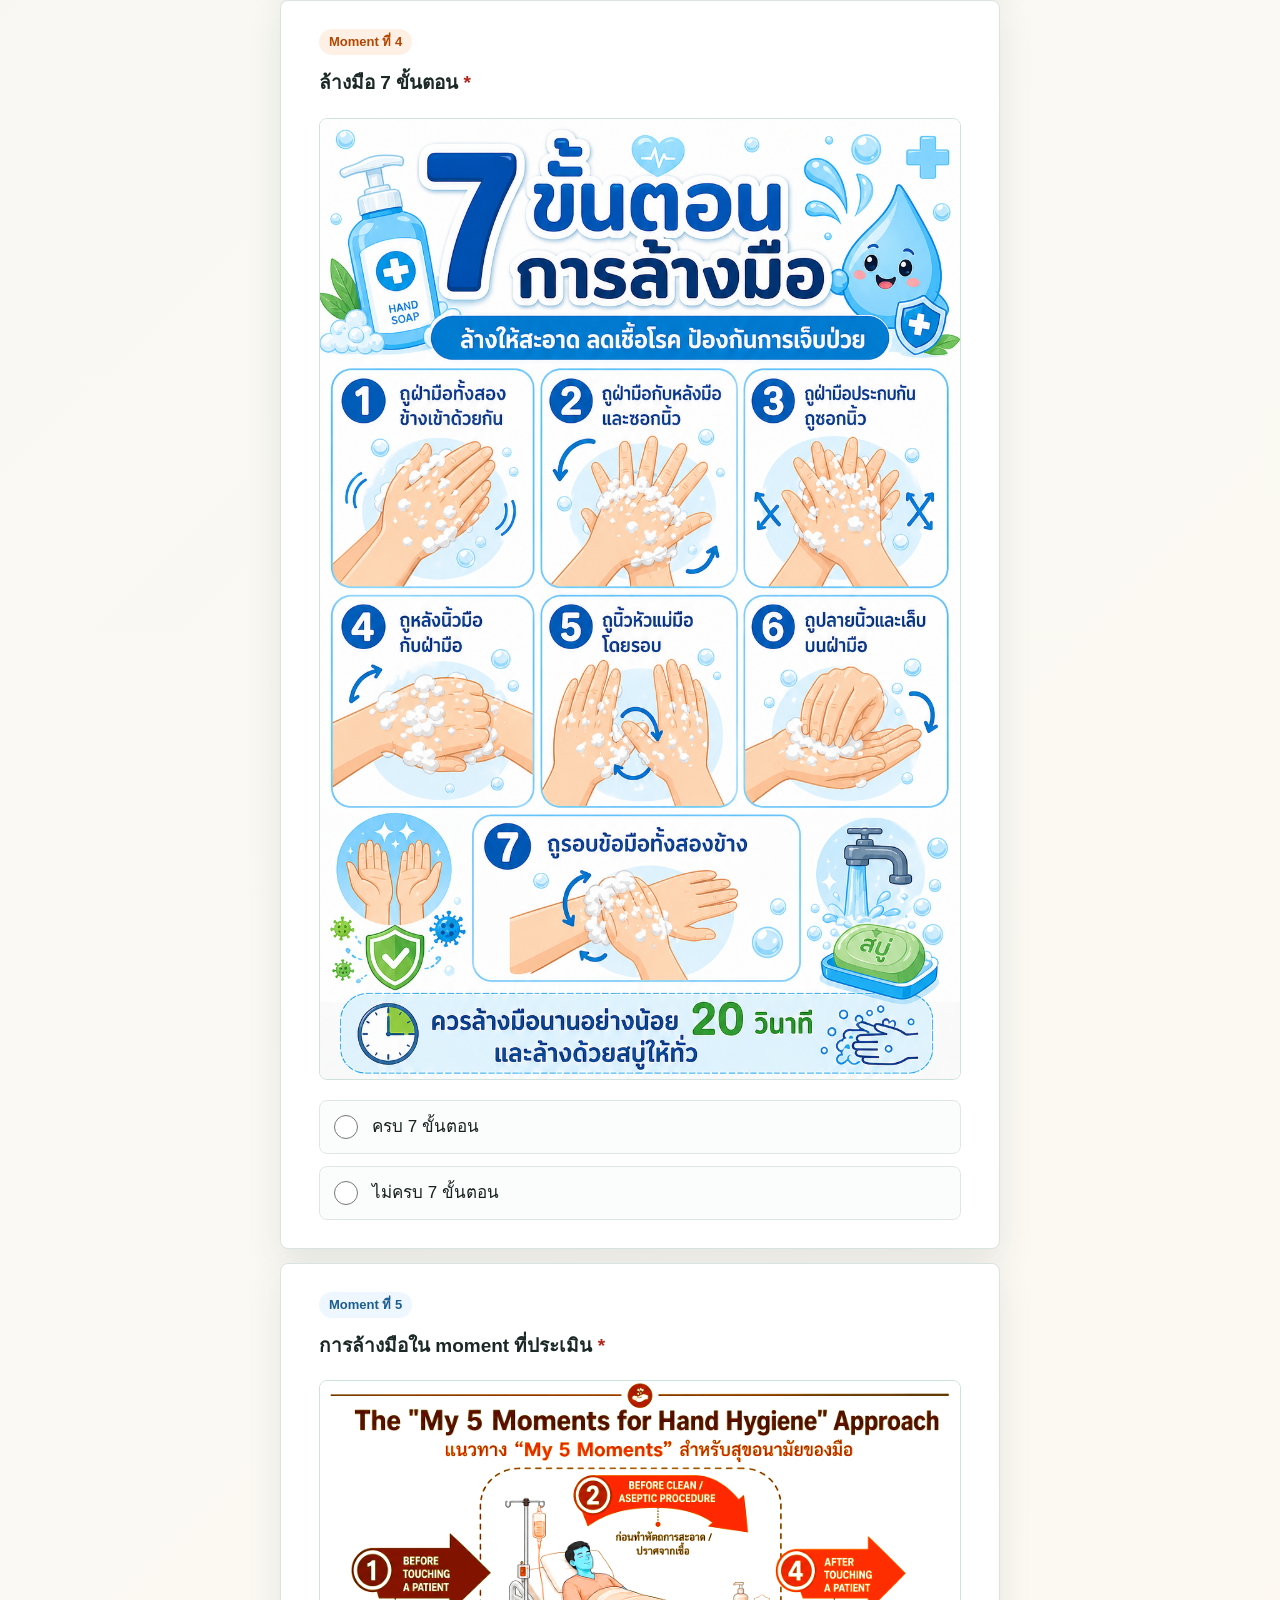
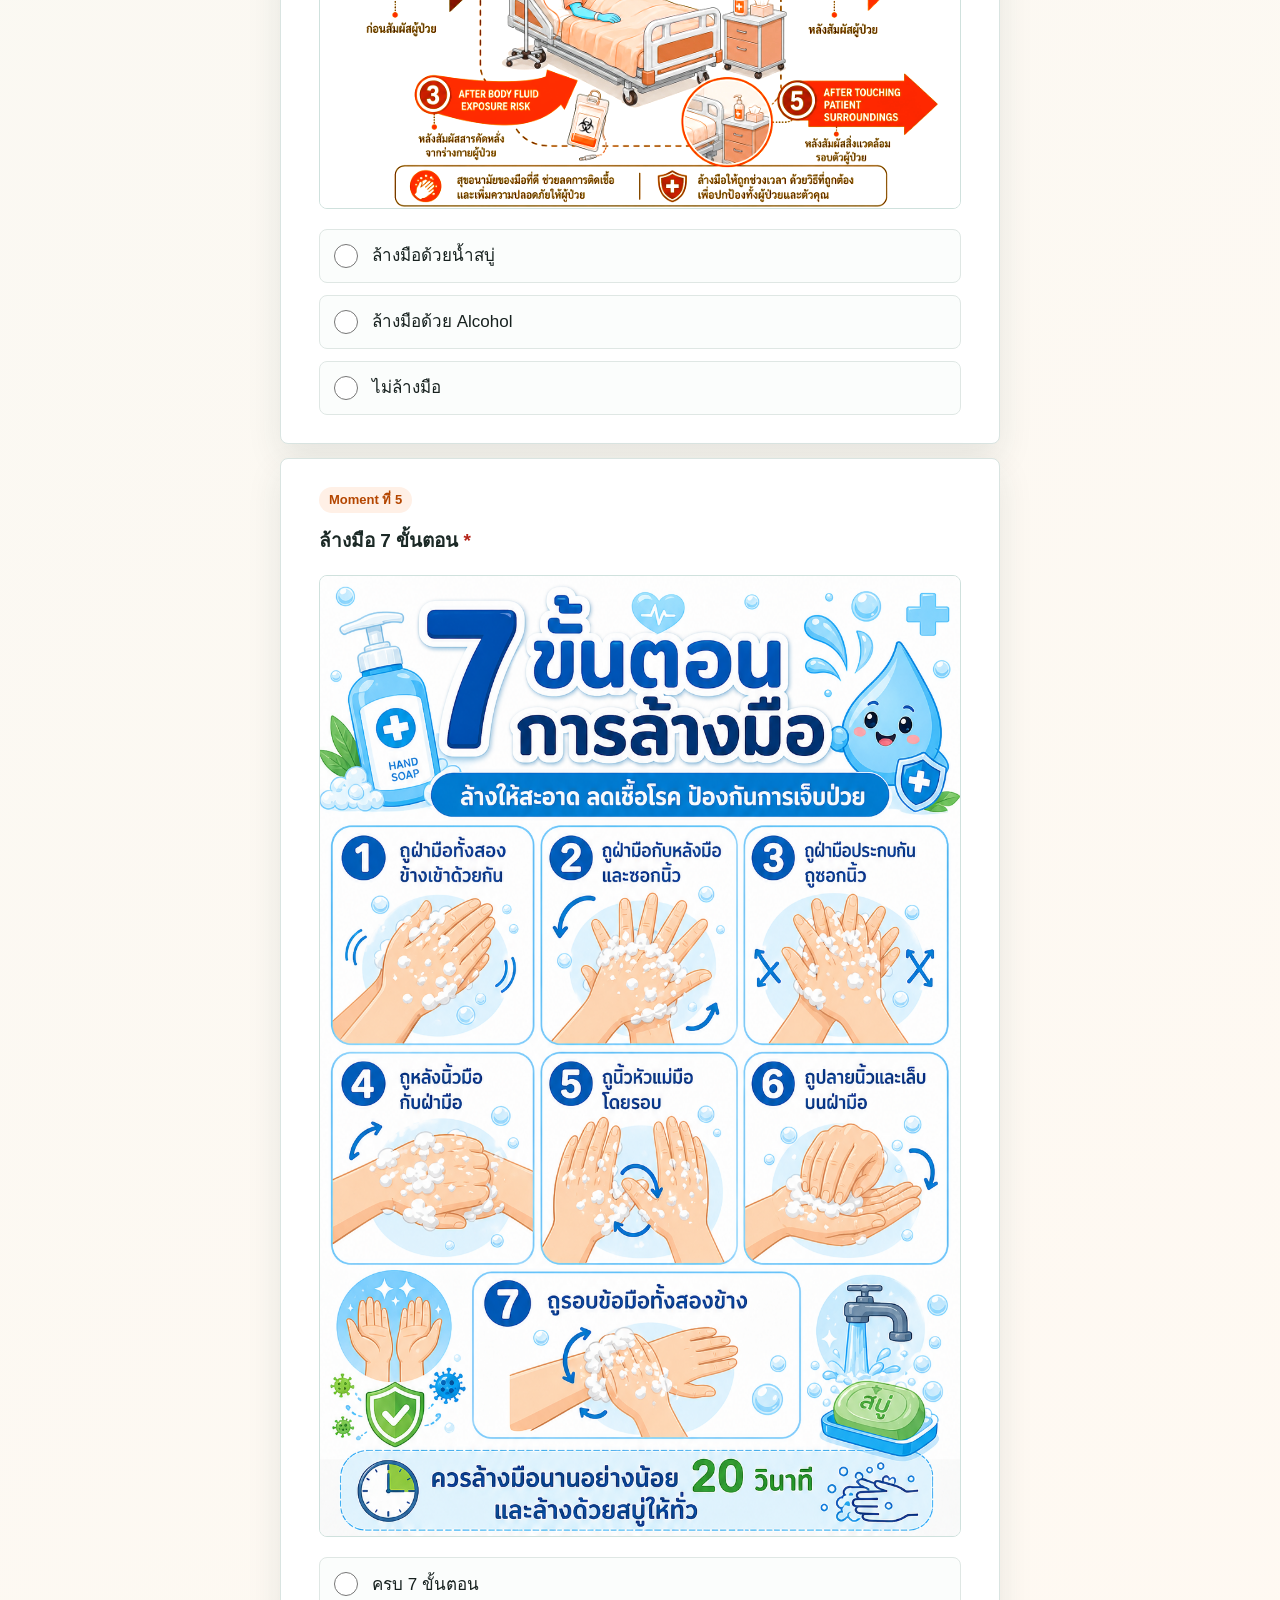
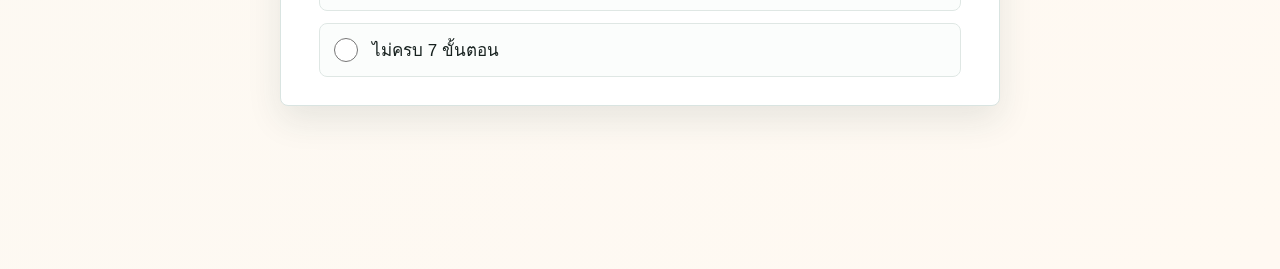
==== commit 69e220c8: "Add evaluator selection to handwashing form" ====
--- a/form.html
+++ b/form.html
@@ -27,14 +27,24 @@
           <p class="required-note">* ระบุว่าเป็นคำถามที่จำเป็น</p>
         </section>
 
+        <section class="question-card evaluator-card" data-required-text="evaluatorName">
+          <h3>ชื่อผู้ประเมิน <span>*</span></h3>
+          <label class="text-field">
+            <span>ชื่อและนามสกุลผู้ประเมิน</span>
+            <input id="evaluatorName" name="evaluatorName" type="text" autocomplete="name" required />
+          </label>
+          <p class="autofill-note" id="evaluatorAutofillNote">รับชื่อผู้ประเมินจากลิงก์แล้ว</p>
+          <p class="error-text">กรุณาเลือกชื่อผู้ประเมิน</p>
+        </section>
+
         <section class="question-card name-card" data-required-text="fullName">
-          <h3>ชื่อ - นามสกุล <span>*</span></h3>
+          <h3>ชื่อผู้ถูกประเมิน <span>*</span></h3>
           <label class="text-field">
-            <span>กรอกชื่อและนามสกุลผู้ประเมิน</span>
+            <span>ชื่อและนามสกุลผู้ถูกประเมิน</span>
             <input id="fullName" name="fullName" type="text" autocomplete="name" required />
           </label>
-          <p class="autofill-note" id="autofillNote">รับชื่อจากลิงก์แล้ว</p>
-          <p class="error-text">กรุณากรอกชื่อ - นามสกุล</p>
+          <p class="autofill-note" id="autofillNote">รับชื่อผู้ถูกประเมินจากลิงก์แล้ว</p>
+          <p class="error-text">กรุณาเลือกชื่อผู้ถูกประเมิน</p>
         </section>
 
         <section class="question-card round-card auto-round-card" id="roundStatusCard">
--- a/styles.css
+++ b/styles.css
@@ -219,9 +219,15 @@
 }
 
 .name-card::before {
-  content: "ข้อมูลผู้ประเมิน";
+  content: "ข้อมูลผู้ถูกประเมิน";
   background: #e9f7ef;
   color: #17643b;
+}
+
+.evaluator-card::before {
+  content: "ข้อมูลผู้ประเมิน";
+  background: #eef6ff;
+  color: #1b5e8f;
 }
 
 .steps-card::before {
